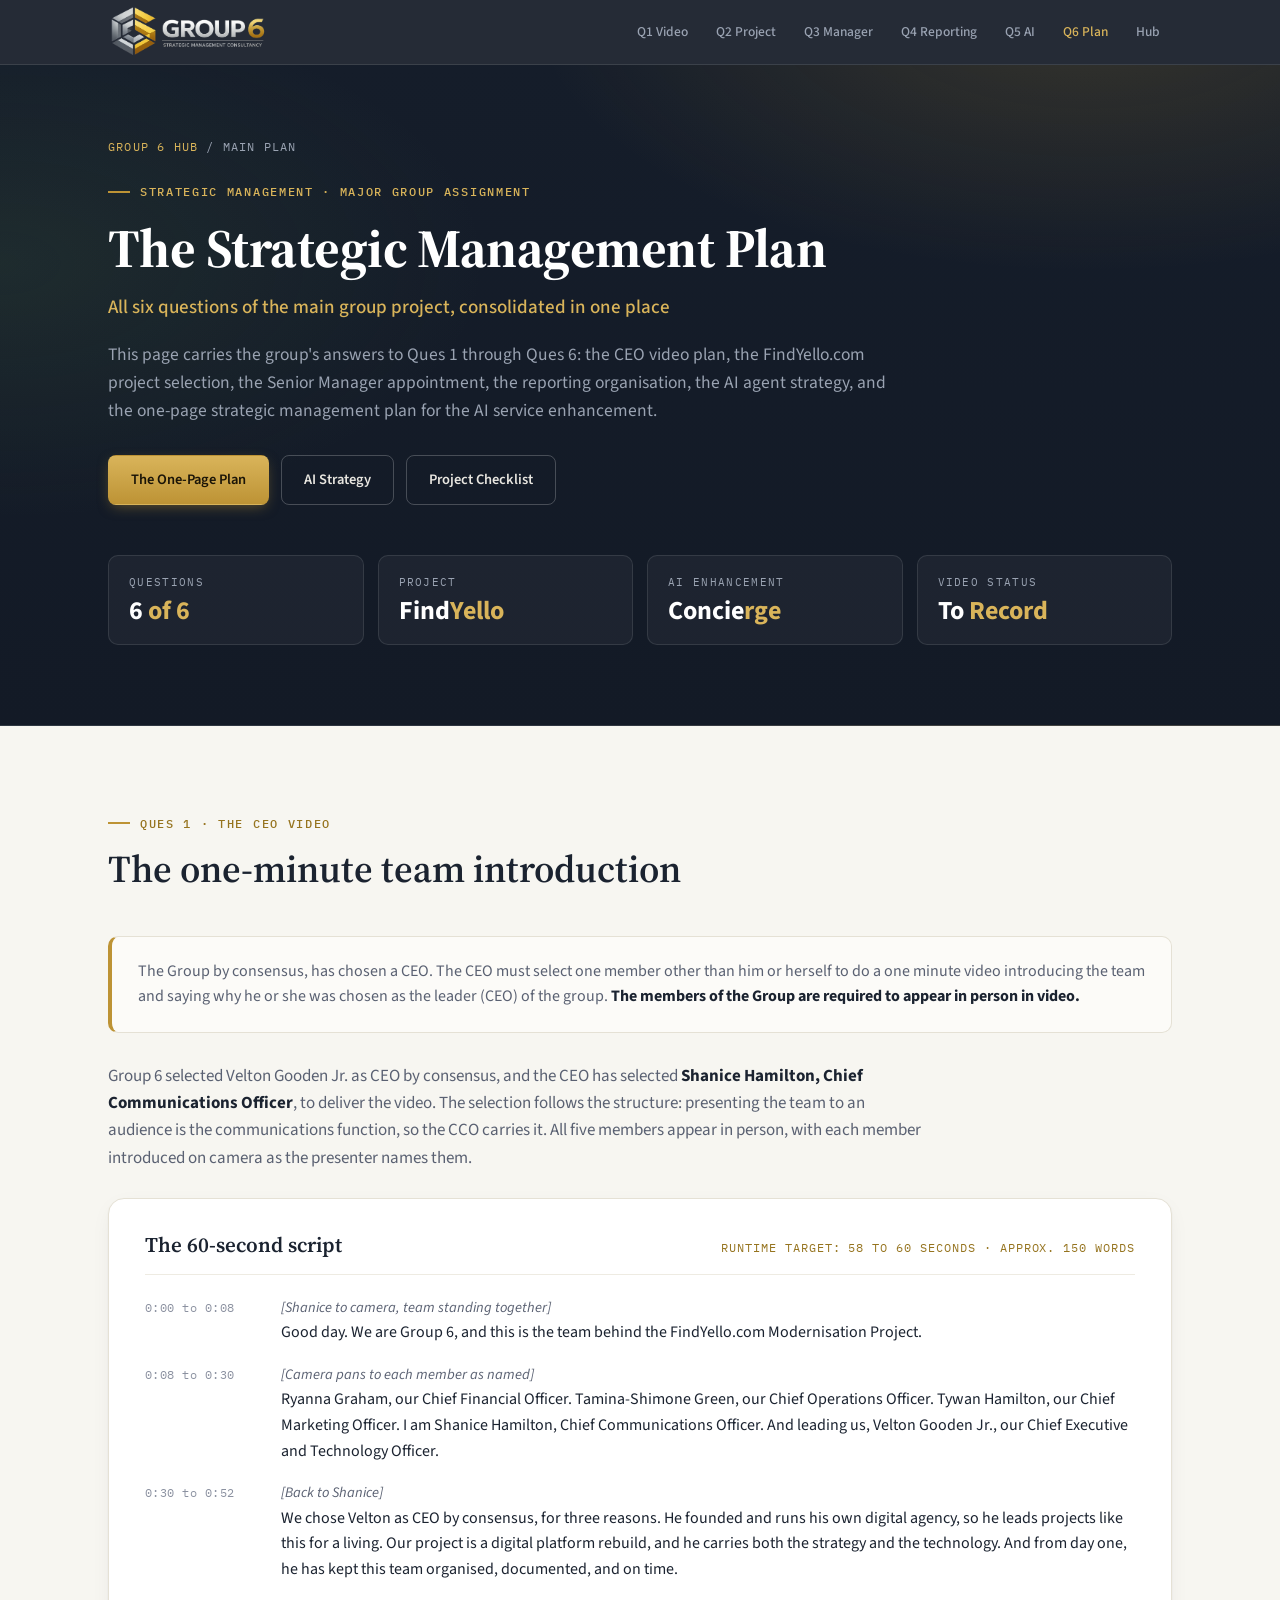
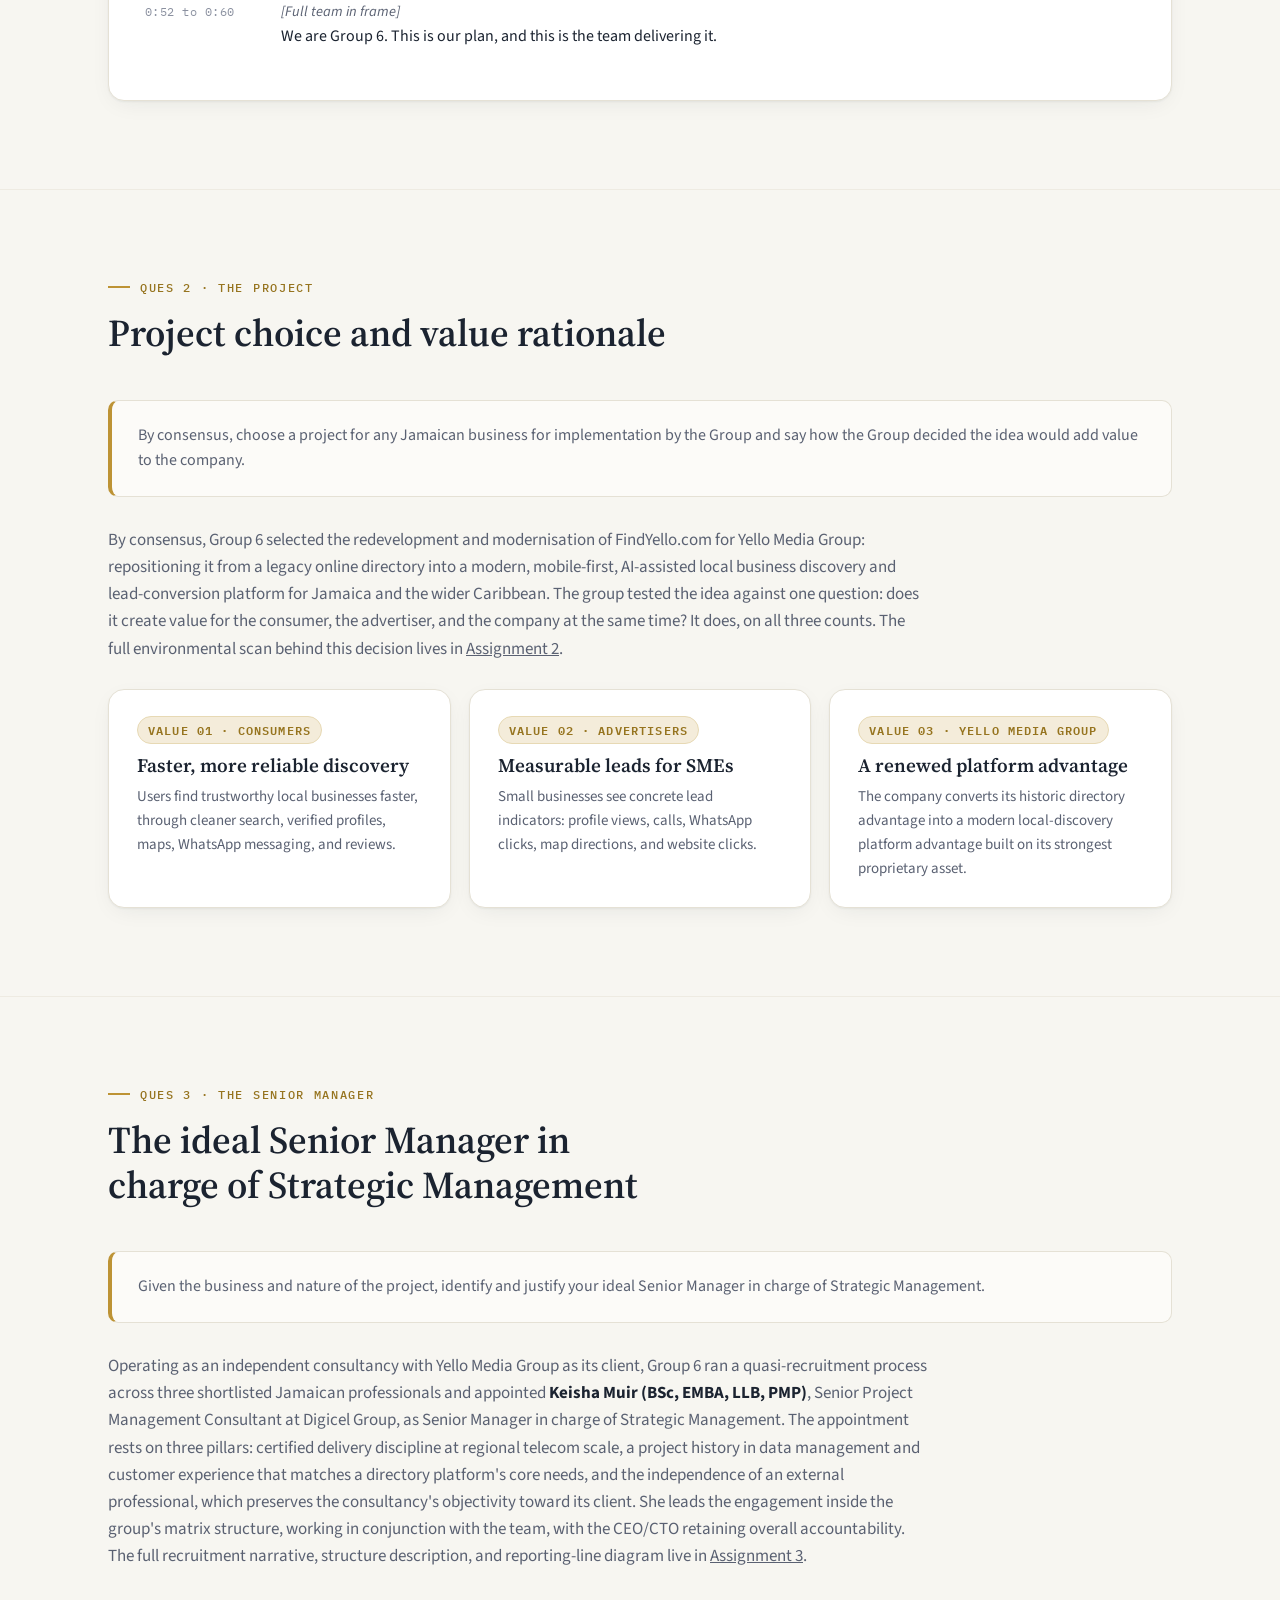
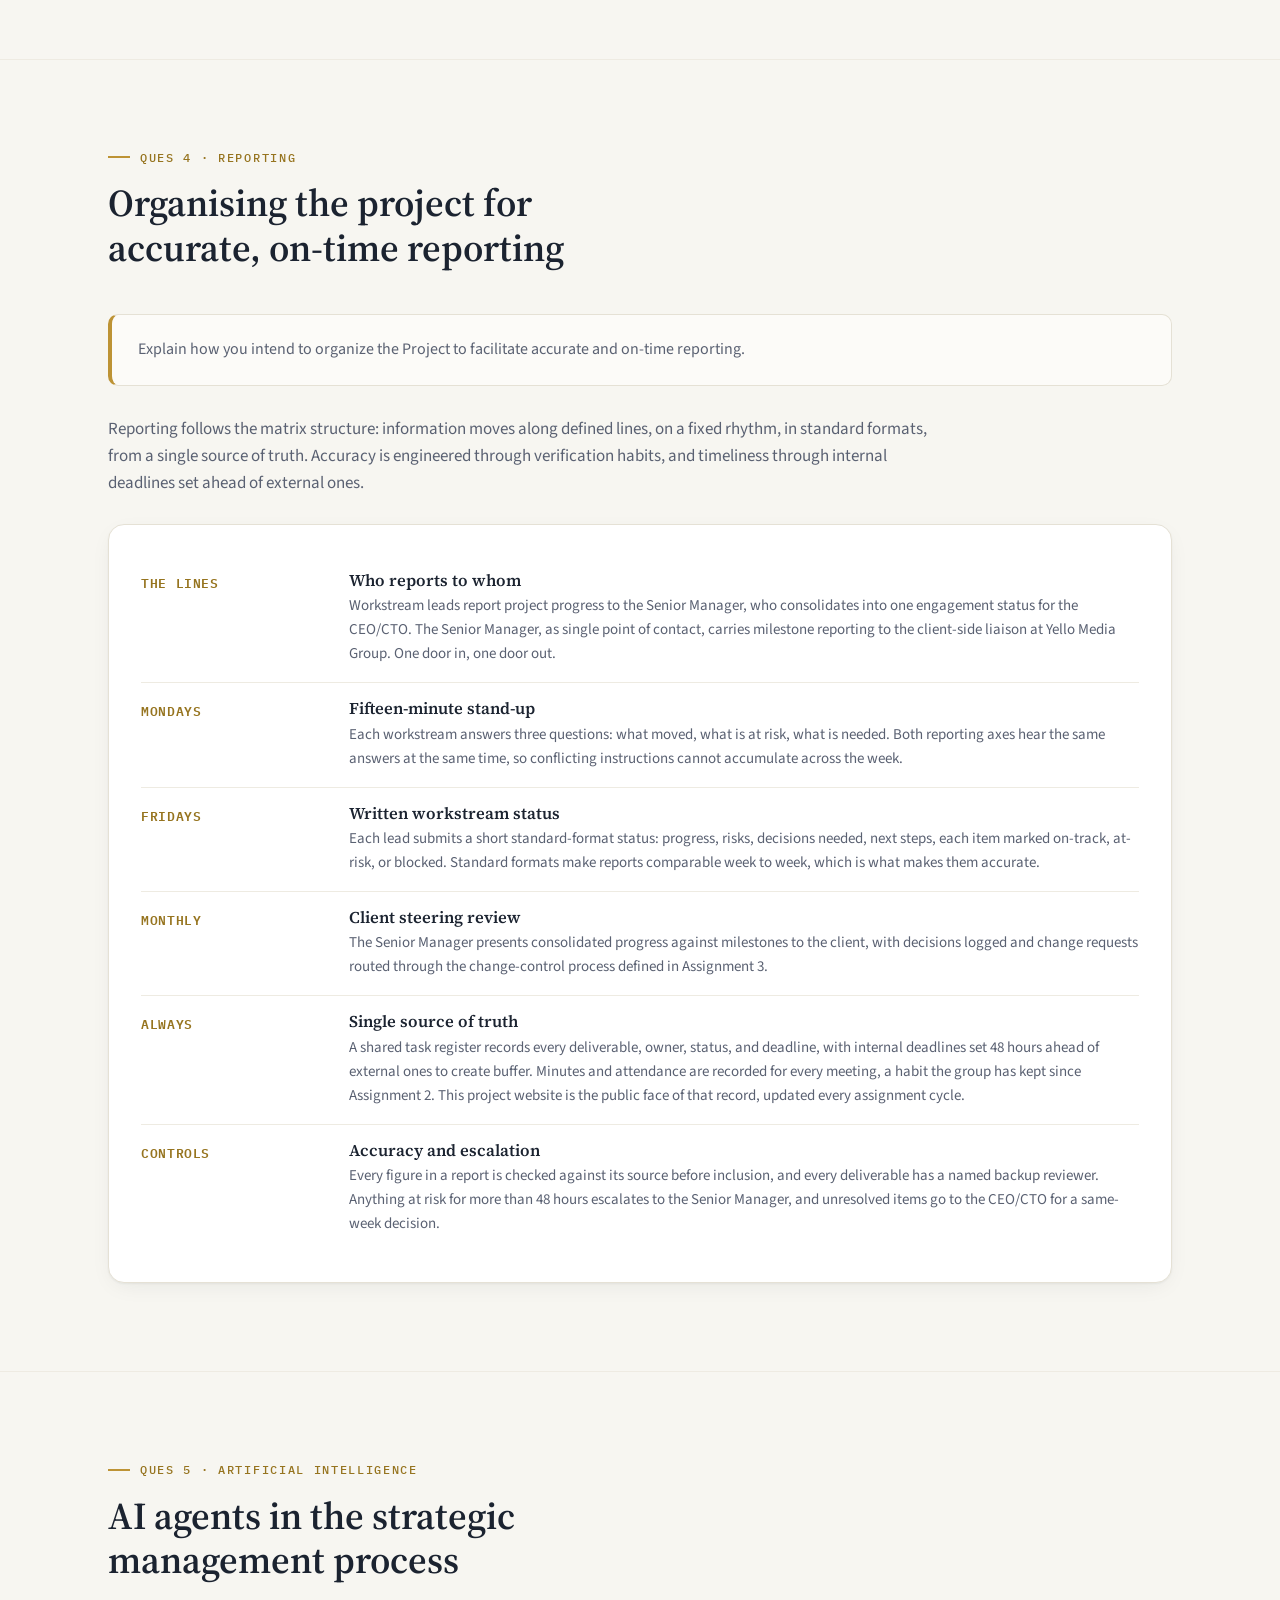
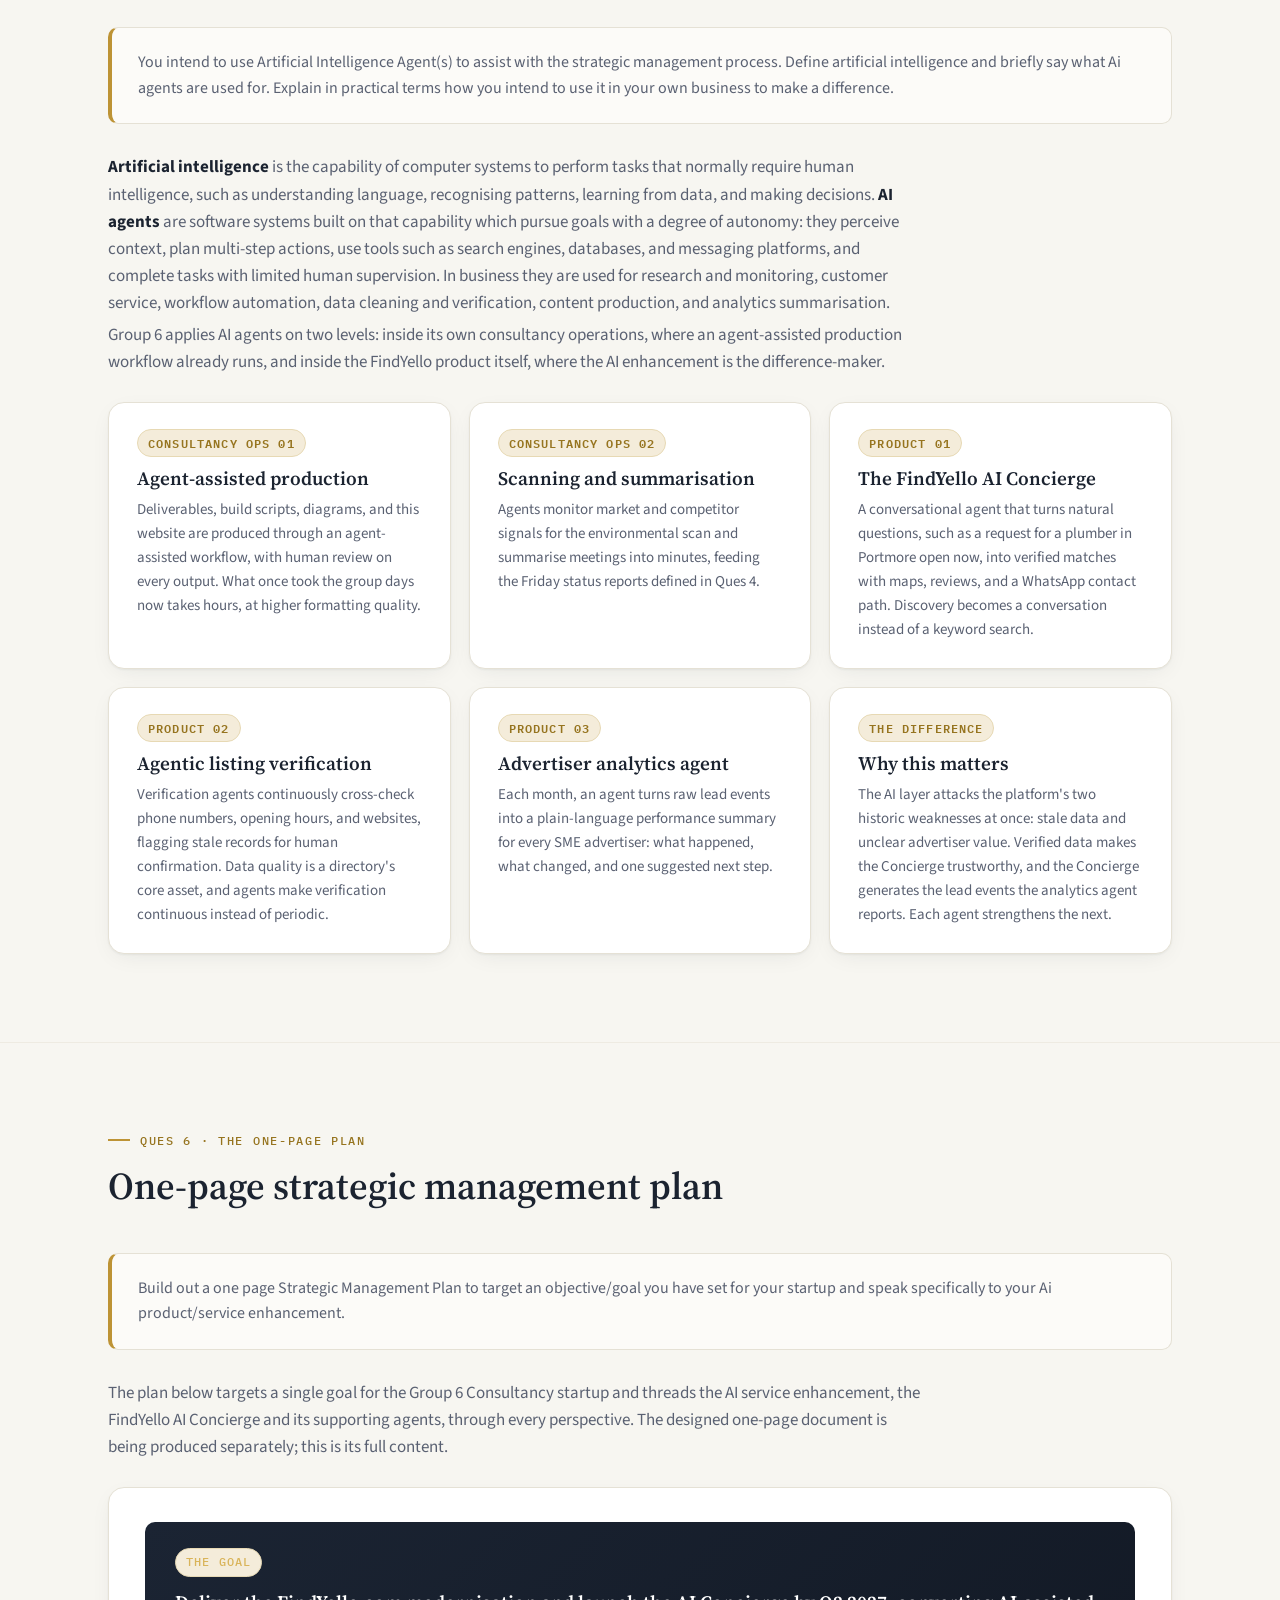
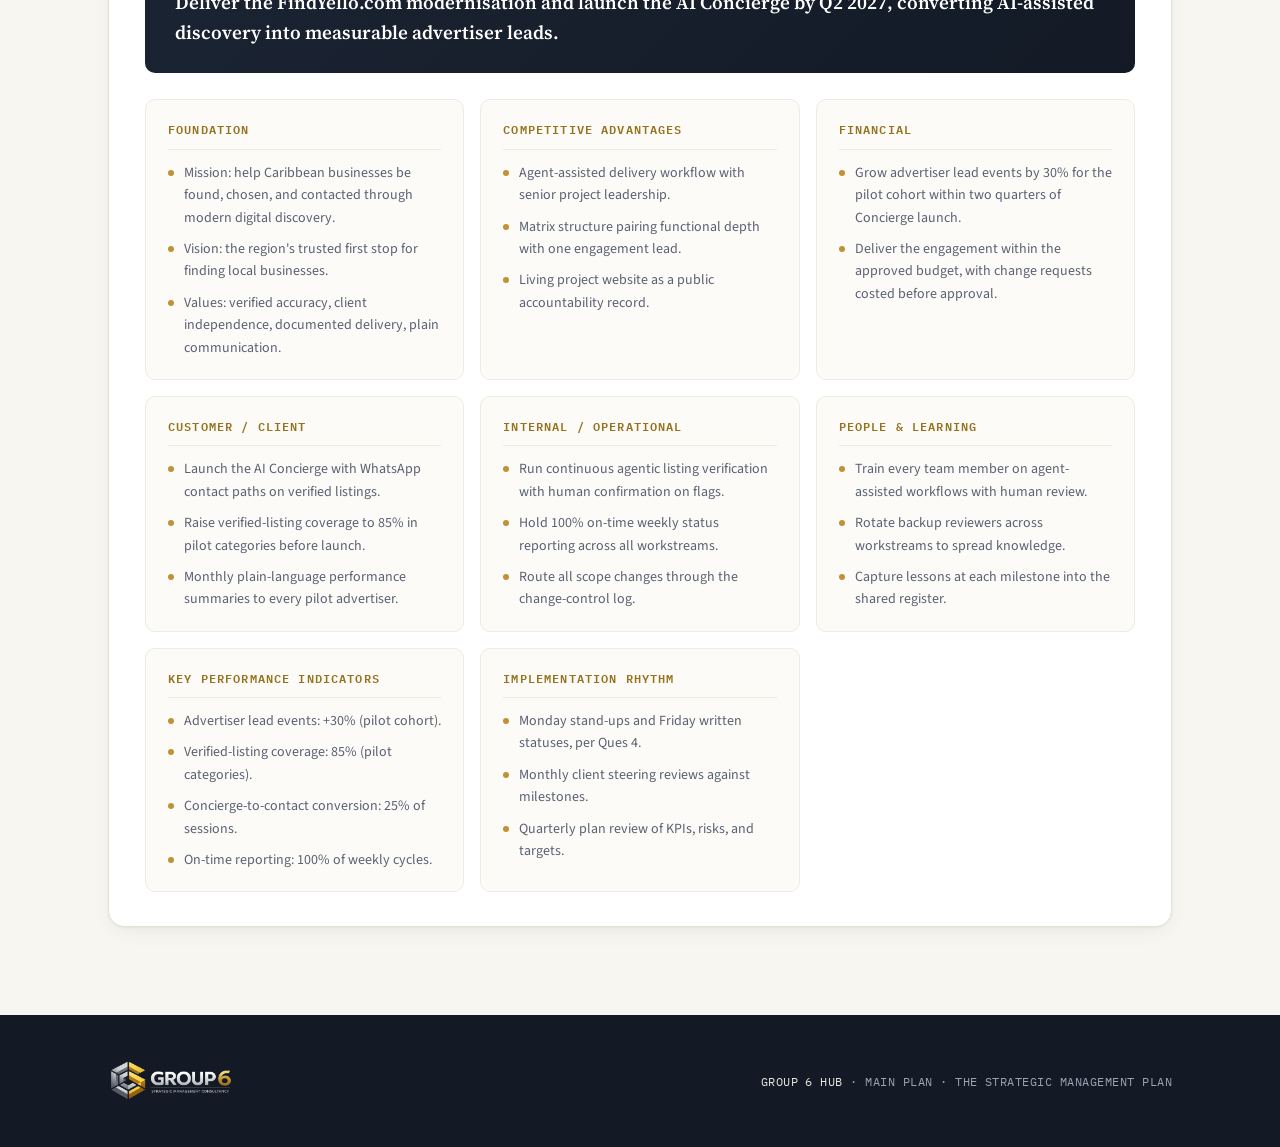
==== assignments/main-plan.html @ ef1514ab "Add consolidated strategic management plan" ====
<!DOCTYPE html>
<html lang="en">
<head>
<meta charset="UTF-8">
<meta name="viewport" content="width=device-width, initial-scale=1.0">
<title>Main Plan | The Strategic Management Plan &middot; Group 6</title>
<link rel="preconnect" href="https://fonts.googleapis.com">
<link rel="preconnect" href="https://fonts.gstatic.com" crossorigin>
<link href="https://fonts.googleapis.com/css2?family=Source+Serif+4:wght@500;600;700&family=Source+Sans+3:wght@400;500;600;700&family=IBM+Plex+Mono:wght@400;500;600&display=swap" rel="stylesheet">
<link rel="stylesheet" href="../assets/site.css">
<link rel="stylesheet" href="../assets/charts.css">
<style>
  .mp-hero {
    background:
      radial-gradient(900px 440px at 85% -10%, rgba(189, 147, 53, 0.20), transparent 62%),
      radial-gradient(760px 400px at 0% 30%, rgba(91, 138, 78, 0.14), transparent 64%),
      linear-gradient(180deg, #151D2A 0%, var(--dark) 100%);
    color: var(--dark-text);
    padding: 72px 0 80px;
    border-bottom: 1px solid var(--dark-line);
  }
  .mp-hero .crumb {
    font-family: var(--font-mono);
    font-size: 12px;
    letter-spacing: 0.1em;
    text-transform: uppercase;
    color: var(--dark-text-soft);
    margin-bottom: 26px;
  }
  .mp-hero .crumb a { color: var(--gold-bright); text-decoration: none; }
  .mp-hero .crumb a:hover { text-decoration: underline; }
  .mp-hero h1 {
    font-size: clamp(32px, 4.4vw, 54px);
    font-weight: 700;
    color: #fff;
    letter-spacing: -0.01em;
    margin: 16px 0 12px;
    max-width: 900px;
  }
  .mp-hero .hero-sub {
    font-size: 19px;
    font-weight: 500;
    color: var(--gold-bright);
    margin-bottom: 18px;
  }
  .mp-hero .hero-lede {
    font-size: 17.5px;
    color: var(--dark-text-soft);
    max-width: 780px;
    margin-bottom: 30px;
  }
  .hero-ctas { display: flex; gap: 12px; flex-wrap: wrap; }
  .mp-hero .stat-grid { margin-top: 50px; }

  .q-frame {
    background: #FCFBF8;
    border: 1px solid var(--line);
    border-left: 4px solid var(--gold);
    border-radius: var(--radius);
    padding: 22px 26px;
    margin-bottom: 30px;
    color: var(--ink-soft);
    font-size: 16px;
  }
  .q-frame strong { color: var(--ink); }

  .script-panel {
    background: var(--surface);
    border: 1px solid var(--line);
    border-radius: var(--radius-lg);
    box-shadow: var(--shadow);
    padding: 34px 36px;
    margin-top: 26px;
  }
  .script-panel .script-head {
    display: flex;
    justify-content: space-between;
    align-items: baseline;
    gap: 16px;
    flex-wrap: wrap;
    margin-bottom: 20px;
    padding-bottom: 16px;
    border-bottom: 1px solid var(--line-soft);
  }
  .script-panel h3 { font-size: 21px; }
  .script-panel .runtime {
    font-family: var(--font-mono);
    font-size: 12px;
    color: var(--gold-deep);
    letter-spacing: 0.08em;
    text-transform: uppercase;
  }
  .script-line { display: grid; grid-template-columns: 120px 1fr; gap: 16px; margin-bottom: 16px; }
  .script-line .cue {
    font-family: var(--font-mono);
    font-size: 12px;
    color: var(--ink-faint);
    letter-spacing: 0.04em;
    padding-top: 3px;
  }
  .script-line p { color: var(--ink); font-size: 16px; }
  .script-line p em { color: var(--ink-soft); font-size: 14.5px; }

  .value-grid, .use-grid {
    display: grid;
    grid-template-columns: repeat(auto-fit, minmax(290px, 1fr));
    gap: 18px;
    margin-top: 26px;
  }
  .mini-card { padding: 26px 28px; }
  .mini-card .tag {
    font-family: var(--font-mono);
    font-size: 11.5px;
    font-weight: 600;
    letter-spacing: 0.1em;
    text-transform: uppercase;
    color: var(--gold-deep);
    margin-bottom: 10px;
  }
  .mini-card h3 { font-size: 19px; margin-bottom: 8px; }
  .mini-card p { color: var(--ink-soft); font-size: 15px; }

  .report-flow {
    background: var(--surface);
    border: 1px solid var(--line);
    border-radius: var(--radius-lg);
    box-shadow: var(--shadow);
    padding: 30px 32px;
    margin-top: 26px;
  }
  .flow-row { display: grid; grid-template-columns: 190px 1fr; gap: 18px; padding: 16px 0; border-bottom: 1px solid var(--line-soft); }
  .flow-row:last-child { border-bottom: none; }
  .flow-row .when {
    font-family: var(--font-mono);
    font-size: 12.5px;
    font-weight: 600;
    color: var(--gold-deep);
    letter-spacing: 0.05em;
    text-transform: uppercase;
    padding-top: 2px;
  }
  .flow-row h4 { font-size: 16.5px; margin-bottom: 4px; color: var(--ink); }
  .flow-row p { color: var(--ink-soft); font-size: 15px; }

  .plan-board {
    background: var(--surface);
    border: 1px solid var(--line);
    border-radius: var(--radius-lg);
    box-shadow: var(--shadow);
    padding: 34px 36px;
    margin-top: 26px;
  }
  .plan-goal {
    background: linear-gradient(135deg, #1B2433 0%, #131A26 100%);
    border-radius: var(--radius);
    padding: 26px 30px;
    margin-bottom: 26px;
  }
  .plan-goal .tag { font-family: var(--font-mono); font-size: 11.5px; letter-spacing: 0.1em; text-transform: uppercase; color: var(--gold-bright); margin-bottom: 10px; }
  .plan-goal p { color: #fff; font-size: 19px; font-weight: 600; font-family: var(--font-serif); }
  .plan-cols { display: grid; grid-template-columns: repeat(auto-fit, minmax(250px, 1fr)); gap: 16px; }
  .plan-col { background: #FCFBF8; border: 1px solid var(--line-soft); border-radius: var(--radius); padding: 20px 22px; }
  .plan-col .col-head { font-family: var(--font-mono); font-size: 11.5px; font-weight: 600; letter-spacing: 0.1em; text-transform: uppercase; color: var(--gold-deep); margin-bottom: 12px; padding-bottom: 10px; border-bottom: 1px solid var(--line-soft); }
  .plan-col ul { list-style: none; display: grid; gap: 9px; }
  .plan-col li { color: var(--ink-soft); font-size: 14px; padding-left: 16px; position: relative; }
  .plan-col li::before { content: ""; position: absolute; left: 0; top: 8px; width: 6px; height: 6px; border-radius: 50%; background: var(--gold); }
</style>
</head>
<body>

<nav class="site-nav">
  <div class="container nav-inner">
    <a class="nav-brand" href="../index.html">
      <img src="../assets/img/group6-logo.png" alt="Group 6 logo">
    </a>
    <div class="nav-links">
      <a href="#q1">Q1 Video</a>
      <a href="#q2">Q2 Project</a>
      <a href="#q3">Q3 Manager</a>
      <a href="#q4">Q4 Reporting</a>
      <a href="#q5">Q5 AI</a>
      <a href="#q6">Q6 Plan</a>
      <a href="../index.html">Hub</a>
    </div>
  </div>
</nav>

<header class="mp-hero on-dark" id="overview" data-screen-label="Hero">
  <div class="container">
    <p class="crumb"><a href="../index.html">Group 6 Hub</a> / Main Plan</p>
    <p class="eyebrow">Strategic Management &middot; Major Group Assignment</p>
    <h1>The Strategic Management Plan</h1>
    <p class="hero-sub">All six questions of the main group project, consolidated in one place</p>
    <p class="hero-lede">This page carries the group's answers to Ques 1 through Ques 6: the CEO video plan, the FindYello.com project selection, the Senior Manager appointment, the reporting organisation, the AI agent strategy, and the one-page strategic management plan for the AI service enhancement.</p>
    <div class="hero-ctas">
      <a class="btn btn-gold" href="#q6">The One-Page Plan</a>
      <a class="btn btn-ghost-dark" href="#q5">AI Strategy</a>
      <a class="btn btn-ghost-dark" href="../index.html#checklist">Project Checklist</a>
    </div>
    <div class="stat-grid">
      <div class="stat-card">
        <div class="stat-label">Questions</div>
        <div class="stat-value">6 <span>of 6</span></div>
      </div>
      <div class="stat-card">
        <div class="stat-label">Project</div>
        <div class="stat-value">Find<span>Yello</span></div>
      </div>
      <div class="stat-card">
        <div class="stat-label">AI Enhancement</div>
        <div class="stat-value">Concie<span>rge</span></div>
      </div>
      <div class="stat-card">
        <div class="stat-label">Video Status</div>
        <div class="stat-value">To <span>Record</span></div>
      </div>
    </div>
  </div>
</header>

<section class="section" id="q1">
  <div class="container">
    <div class="section-head">
      <p class="eyebrow">Ques 1 &middot; The CEO Video</p>
      <h2>The one-minute team introduction</h2>
    </div>
    <div class="q-frame">The Group by consensus, has chosen a CEO. The CEO must select one member other than him or herself to do a one minute video introducing the team and saying why he or she was chosen as the leader (CEO) of the group. <strong>The members of the Group are required to appear in person in video.</strong></div>
    <p class="role-note" style="max-width:820px;color:var(--ink-soft);margin-bottom:8px;">Group 6 selected Velton Gooden Jr. as CEO by consensus, and the CEO has selected <strong style="color:var(--ink);">Shanice Hamilton, Chief Communications Officer</strong>, to deliver the video. The selection follows the structure: presenting the team to an audience is the communications function, so the CCO carries it. All five members appear in person, with each member introduced on camera as the presenter names them.</p>
    <div class="script-panel reveal">
      <div class="script-head">
        <h3>The 60-second script</h3>
        <span class="runtime">Runtime target: 58 to 60 seconds &middot; approx. 150 words</span>
      </div>
      <div class="script-line">
        <span class="cue">0:00 to 0:08</span>
        <p><em>[Shanice to camera, team standing together]</em><br>Good day. We are Group 6, and this is the team behind the FindYello.com Modernisation Project.</p>
      </div>
      <div class="script-line">
        <span class="cue">0:08 to 0:30</span>
        <p><em>[Camera pans to each member as named]</em><br>Ryanna Graham, our Chief Financial Officer. Tamina-Shimone Green, our Chief Operations Officer. Tywan Hamilton, our Chief Marketing Officer. I am Shanice Hamilton, Chief Communications Officer. And leading us, Velton Gooden Jr., our Chief Executive and Technology Officer.</p>
      </div>
      <div class="script-line">
        <span class="cue">0:30 to 0:52</span>
        <p><em>[Back to Shanice]</em><br>We chose Velton as CEO by consensus, for three reasons. He founded and runs his own digital agency, so he leads projects like this for a living. Our project is a digital platform rebuild, and he carries both the strategy and the technology. And from day one, he has kept this team organised, documented, and on time.</p>
      </div>
      <div class="script-line">
        <span class="cue">0:52 to 0:60</span>
        <p><em>[Full team in frame]</em><br>We are Group 6. This is our plan, and this is the team delivering it.</p>
      </div>
    </div>
  </div>
</section>

<section class="section alt" id="q2">
  <div class="container">
    <div class="section-head">
      <p class="eyebrow">Ques 2 &middot; The Project</p>
      <h2>Project choice and value rationale</h2>
    </div>
    <div class="q-frame">By consensus, choose a project for any Jamaican business for implementation by the Group and say how the Group decided the idea would add value to the company.</div>
    <p style="max-width:820px;color:var(--ink-soft);margin-bottom:6px;">By consensus, Group 6 selected the redevelopment and modernisation of FindYello.com for Yello Media Group: repositioning it from a legacy online directory into a modern, mobile-first, AI-assisted local business discovery and lead-conversion platform for Jamaica and the wider Caribbean. The group tested the idea against one question: does it create value for the consumer, the advertiser, and the company at the same time? It does, on all three counts. The full environmental scan behind this decision lives in <a href="assignment-2.html">Assignment 2</a>.</p>
    <div class="value-grid">
      <article class="card mini-card reveal">
        <div class="tag">Value 01 &middot; Consumers</div>
        <h3>Faster, more reliable discovery</h3>
        <p>Users find trustworthy local businesses faster, through cleaner search, verified profiles, maps, WhatsApp messaging, and reviews.</p>
      </article>
      <article class="card mini-card reveal">
        <div class="tag">Value 02 &middot; Advertisers</div>
        <h3>Measurable leads for SMEs</h3>
        <p>Small businesses see concrete lead indicators: profile views, calls, WhatsApp clicks, map directions, and website clicks.</p>
      </article>
      <article class="card mini-card reveal">
        <div class="tag">Value 03 &middot; Yello Media Group</div>
        <h3>A renewed platform advantage</h3>
        <p>The company converts its historic directory advantage into a modern local-discovery platform advantage built on its strongest proprietary asset.</p>
      </article>
    </div>
  </div>
</section>

<section class="section" id="q3">
  <div class="container">
    <div class="section-head">
      <p class="eyebrow">Ques 3 &middot; The Senior Manager</p>
      <h2>The ideal Senior Manager in charge of Strategic Management</h2>
    </div>
    <div class="q-frame">Given the business and nature of the project, identify and justify your ideal Senior Manager in charge of Strategic Management.</div>
    <p style="max-width:820px;color:var(--ink-soft);">Operating as an independent consultancy with Yello Media Group as its client, Group 6 ran a quasi-recruitment process across three shortlisted Jamaican professionals and appointed <strong style="color:var(--ink);">Keisha Muir (BSc, EMBA, LLB, PMP)</strong>, Senior Project Management Consultant at Digicel Group, as Senior Manager in charge of Strategic Management. The appointment rests on three pillars: certified delivery discipline at regional telecom scale, a project history in data management and customer experience that matches a directory platform's core needs, and the independence of an external professional, which preserves the consultancy's objectivity toward its client. She leads the engagement inside the group's matrix structure, working in conjunction with the team, with the CEO/CTO retaining overall accountability. The full recruitment narrative, structure description, and reporting-line diagram live in <a href="assignment-3.html">Assignment 3</a>.</p>
  </div>
</section>

<section class="section alt" id="q4">
  <div class="container">
    <div class="section-head">
      <p class="eyebrow">Ques 4 &middot; Reporting</p>
      <h2>Organising the project for accurate, on-time reporting</h2>
    </div>
    <div class="q-frame">Explain how you intend to organize the Project to facilitate accurate and on-time reporting.</div>
    <p style="max-width:820px;color:var(--ink-soft);margin-bottom:6px;">Reporting follows the matrix structure: information moves along defined lines, on a fixed rhythm, in standard formats, from a single source of truth. Accuracy is engineered through verification habits, and timeliness through internal deadlines set ahead of external ones.</p>
    <div class="report-flow reveal">
      <div class="flow-row">
        <span class="when">The Lines</span>
        <div>
          <h4>Who reports to whom</h4>
          <p>Workstream leads report project progress to the Senior Manager, who consolidates into one engagement status for the CEO/CTO. The Senior Manager, as single point of contact, carries milestone reporting to the client-side liaison at Yello Media Group. One door in, one door out.</p>
        </div>
      </div>
      <div class="flow-row">
        <span class="when">Mondays</span>
        <div>
          <h4>Fifteen-minute stand-up</h4>
          <p>Each workstream answers three questions: what moved, what is at risk, what is needed. Both reporting axes hear the same answers at the same time, so conflicting instructions cannot accumulate across the week.</p>
        </div>
      </div>
      <div class="flow-row">
        <span class="when">Fridays</span>
        <div>
          <h4>Written workstream status</h4>
          <p>Each lead submits a short standard-format status: progress, risks, decisions needed, next steps, each item marked on-track, at-risk, or blocked. Standard formats make reports comparable week to week, which is what makes them accurate.</p>
        </div>
      </div>
      <div class="flow-row">
        <span class="when">Monthly</span>
        <div>
          <h4>Client steering review</h4>
          <p>The Senior Manager presents consolidated progress against milestones to the client, with decisions logged and change requests routed through the change-control process defined in Assignment 3.</p>
        </div>
      </div>
      <div class="flow-row">
        <span class="when">Always</span>
        <div>
          <h4>Single source of truth</h4>
          <p>A shared task register records every deliverable, owner, status, and deadline, with internal deadlines set 48 hours ahead of external ones to create buffer. Minutes and attendance are recorded for every meeting, a habit the group has kept since Assignment 2. This project website is the public face of that record, updated every assignment cycle.</p>
        </div>
      </div>
      <div class="flow-row">
        <span class="when">Controls</span>
        <div>
          <h4>Accuracy and escalation</h4>
          <p>Every figure in a report is checked against its source before inclusion, and every deliverable has a named backup reviewer. Anything at risk for more than 48 hours escalates to the Senior Manager, and unresolved items go to the CEO/CTO for a same-week decision.</p>
        </div>
      </div>
    </div>
  </div>
</section>

<section class="section" id="q5">
  <div class="container">
    <div class="section-head">
      <p class="eyebrow">Ques 5 &middot; Artificial Intelligence</p>
      <h2>AI agents in the strategic management process</h2>
    </div>
    <div class="q-frame">You intend to use Artificial Intelligence Agent(s) to assist with the strategic management process. Define artificial intelligence and briefly say what Ai agents are used for. Explain in practical terms how you intend to use it in your own business to make a difference.</div>
    <p style="max-width:820px;color:var(--ink-soft);margin-bottom:4px;"><strong style="color:var(--ink);">Artificial intelligence</strong> is the capability of computer systems to perform tasks that normally require human intelligence, such as understanding language, recognising patterns, learning from data, and making decisions. <strong style="color:var(--ink);">AI agents</strong> are software systems built on that capability which pursue goals with a degree of autonomy: they perceive context, plan multi-step actions, use tools such as search engines, databases, and messaging platforms, and complete tasks with limited human supervision. In business they are used for research and monitoring, customer service, workflow automation, data cleaning and verification, content production, and analytics summarisation.</p>
    <p style="max-width:820px;color:var(--ink-soft);margin-bottom:6px;">Group 6 applies AI agents on two levels: inside its own consultancy operations, where an agent-assisted production workflow already runs, and inside the FindYello product itself, where the AI enhancement is the difference-maker.</p>
    <div class="use-grid">
      <article class="card mini-card reveal">
        <div class="tag">Consultancy Ops 01</div>
        <h3>Agent-assisted production</h3>
        <p>Deliverables, build scripts, diagrams, and this website are produced through an agent-assisted workflow, with human review on every output. What once took the group days now takes hours, at higher formatting quality.</p>
      </article>
      <article class="card mini-card reveal">
        <div class="tag">Consultancy Ops 02</div>
        <h3>Scanning and summarisation</h3>
        <p>Agents monitor market and competitor signals for the environmental scan and summarise meetings into minutes, feeding the Friday status reports defined in Ques 4.</p>
      </article>
      <article class="card mini-card reveal">
        <div class="tag">Product 01</div>
        <h3>The FindYello AI Concierge</h3>
        <p>A conversational agent that turns natural questions, such as a request for a plumber in Portmore open now, into verified matches with maps, reviews, and a WhatsApp contact path. Discovery becomes a conversation instead of a keyword search.</p>
      </article>
      <article class="card mini-card reveal">
        <div class="tag">Product 02</div>
        <h3>Agentic listing verification</h3>
        <p>Verification agents continuously cross-check phone numbers, opening hours, and websites, flagging stale records for human confirmation. Data quality is a directory's core asset, and agents make verification continuous instead of periodic.</p>
      </article>
      <article class="card mini-card reveal">
        <div class="tag">Product 03</div>
        <h3>Advertiser analytics agent</h3>
        <p>Each month, an agent turns raw lead events into a plain-language performance summary for every SME advertiser: what happened, what changed, and one suggested next step.</p>
      </article>
      <article class="card mini-card reveal">
        <div class="tag">The Difference</div>
        <h3>Why this matters</h3>
        <p>The AI layer attacks the platform's two historic weaknesses at once: stale data and unclear advertiser value. Verified data makes the Concierge trustworthy, and the Concierge generates the lead events the analytics agent reports. Each agent strengthens the next.</p>
      </article>
    </div>
  </div>
</section>

<section class="section alt" id="q6">
  <div class="container">
    <div class="section-head">
      <p class="eyebrow">Ques 6 &middot; The One-Page Plan</p>
      <h2>One-page strategic management plan</h2>
    </div>
    <div class="q-frame">Build out a one page Strategic Management Plan to target an objective/goal you have set for your startup and speak specifically to your Ai product/service enhancement.</div>
    <p style="max-width:820px;color:var(--ink-soft);margin-bottom:6px;">The plan below targets a single goal for the Group 6 Consultancy startup and threads the AI service enhancement, the FindYello AI Concierge and its supporting agents, through every perspective. The designed one-page document is being produced separately; this is its full content.</p>
    <div class="plan-board reveal">
      <div class="plan-goal">
        <div class="tag">The Goal</div>
        <p>Deliver the FindYello.com modernisation and launch the AI Concierge by Q2 2027, converting AI-assisted discovery into measurable advertiser leads.</p>
      </div>
      <div class="plan-cols">
        <div class="plan-col">
          <div class="col-head">Foundation</div>
          <ul>
            <li>Mission: help Caribbean businesses be found, chosen, and contacted through modern digital discovery.</li>
            <li>Vision: the region's trusted first stop for finding local businesses.</li>
            <li>Values: verified accuracy, client independence, documented delivery, plain communication.</li>
          </ul>
        </div>
        <div class="plan-col">
          <div class="col-head">Competitive Advantages</div>
          <ul>
            <li>Agent-assisted delivery workflow with senior project leadership.</li>
            <li>Matrix structure pairing functional depth with one engagement lead.</li>
            <li>Living project website as a public accountability record.</li>
          </ul>
        </div>
        <div class="plan-col">
          <div class="col-head">Financial</div>
          <ul>
            <li>Grow advertiser lead events by 30% for the pilot cohort within two quarters of Concierge launch.</li>
            <li>Deliver the engagement within the approved budget, with change requests costed before approval.</li>
          </ul>
        </div>
        <div class="plan-col">
          <div class="col-head">Customer / Client</div>
          <ul>
            <li>Launch the AI Concierge with WhatsApp contact paths on verified listings.</li>
            <li>Raise verified-listing coverage to 85% in pilot categories before launch.</li>
            <li>Monthly plain-language performance summaries to every pilot advertiser.</li>
          </ul>
        </div>
        <div class="plan-col">
          <div class="col-head">Internal / Operational</div>
          <ul>
            <li>Run continuous agentic listing verification with human confirmation on flags.</li>
            <li>Hold 100% on-time weekly status reporting across all workstreams.</li>
            <li>Route all scope changes through the change-control log.</li>
          </ul>
        </div>
        <div class="plan-col">
          <div class="col-head">People &amp; Learning</div>
          <ul>
            <li>Train every team member on agent-assisted workflows with human review.</li>
            <li>Rotate backup reviewers across workstreams to spread knowledge.</li>
            <li>Capture lessons at each milestone into the shared register.</li>
          </ul>
        </div>
        <div class="plan-col">
          <div class="col-head">Key Performance Indicators</div>
          <ul>
            <li>Advertiser lead events: +30% (pilot cohort).</li>
            <li>Verified-listing coverage: 85% (pilot categories).</li>
            <li>Concierge-to-contact conversion: 25% of sessions.</li>
            <li>On-time reporting: 100% of weekly cycles.</li>
          </ul>
        </div>
        <div class="plan-col">
          <div class="col-head">Implementation Rhythm</div>
          <ul>
            <li>Monday stand-ups and Friday written statuses, per Ques 4.</li>
            <li>Monthly client steering reviews against milestones.</li>
            <li>Quarterly plan review of KPIs, risks, and targets.</li>
          </ul>
        </div>
      </div>
    </div>
  </div>
</section>

<footer class="site-footer">
  <div class="container footer-inner">
    <div class="footer-brand">
      <img src="../assets/img/group6-logo.png" alt="Group 6 logo">
    </div>
    <p class="footer-meta"><a href="../index.html">GROUP 6 HUB</a> &middot; MAIN PLAN &middot; THE STRATEGIC MANAGEMENT PLAN</p>
  </div>
</footer>

<script src="../assets/charts.js"></script>
</body>
</html>
---- assets/site.css ----
/* ============================================================
   GROUP 6 · Strategic Management Consultancy
   Shared brand system. Every assignment page imports this file.
   ============================================================ */

:root {
  /* Palette */
  --bg: #F7F6F1;
  --surface: #FFFFFF;
  --ink: #1B2330;
  --ink-soft: #5A6172;
  --ink-faint: #8B91A0;
  --dark: #131A26;
  --dark-2: #1B2433;
  --dark-line: rgba(255, 255, 255, 0.10);
  --dark-text: #E8E6E0;
  --dark-text-soft: #9AA3B2;
  --gold: #BD9335;
  --gold-bright: #D9B45A;
  --gold-deep: #96741F;
  --gold-tint: #F4ECDA;
  --line: #E5E1D5;
  --line-soft: #EEEBE2;

  /* Type */
  --font-serif: "Source Serif 4", Georgia, "Times New Roman", serif;
  --font-sans: "Source Sans 3", "Helvetica Neue", Helvetica, sans-serif;
  --font-mono: "IBM Plex Mono", "SF Mono", Consolas, monospace;

  /* Shape */
  --radius: 10px;
  --radius-lg: 16px;
  --shadow: 0 1px 2px rgba(27, 35, 48, 0.05), 0 6px 24px -8px rgba(27, 35, 48, 0.10);
  --shadow-lg: 0 2px 4px rgba(27, 35, 48, 0.06), 0 16px 48px -12px rgba(27, 35, 48, 0.18);
}

* { margin: 0; padding: 0; box-sizing: border-box; }

html { scroll-behavior: smooth; }

body {
  font-family: var(--font-sans);
  background: var(--bg);
  color: var(--ink);
  font-size: 17px;
  line-height: 1.6;
  -webkit-font-smoothing: antialiased;
  text-rendering: optimizeLegibility;
}

img { max-width: 100%; display: block; }

a { color: inherit; }

h1, h2, h3, h4 { font-family: var(--font-serif); line-height: 1.18; text-wrap: balance; font-weight: 600; }
h1 { font-weight: 700; }

p { text-wrap: pretty; }

.container {
  max-width: 1120px;
  margin: 0 auto;
  padding: 0 28px;
}

/* ---------- Eyebrow / labels ---------- */
.eyebrow {
  font-family: var(--font-mono);
  font-size: 12px;
  font-weight: 500;
  letter-spacing: 0.14em;
  text-transform: uppercase;
  color: var(--gold-deep);
  display: flex;
  align-items: center;
  gap: 10px;
}
.eyebrow::before {
  content: "";
  width: 22px;
  height: 2px;
  background: var(--gold);
}
.on-dark .eyebrow, .eyebrow.on-dark { color: var(--gold-bright); }

/* ---------- Top navigation ---------- */
.site-nav {
  position: sticky;
  top: 0;
  z-index: 100;
  background: rgba(19, 26, 38, 0.92);
  backdrop-filter: blur(12px);
  -webkit-backdrop-filter: blur(12px);
  border-bottom: 1px solid var(--dark-line);
}
.site-nav .nav-inner {
  display: flex;
  align-items: center;
  gap: 28px;
  height: 64px;
}
.nav-brand {
  display: flex;
  align-items: center;
  gap: 12px;
  text-decoration: none;
  flex-shrink: 0;
}
.nav-brand img { height: 56px; width: auto; }
.nav-brand .brand-word {
  font-weight: 700;
  font-size: 15px;
  letter-spacing: 0.06em;
  color: #fff;
  white-space: nowrap;
}
.nav-brand .brand-word span { color: var(--gold-bright); }
.nav-links {
  display: flex;
  gap: 4px;
  margin-left: auto;
  overflow-x: auto;
  scrollbar-width: none;
}
.nav-links::-webkit-scrollbar { display: none; }
.nav-links a {
  font-size: 13.5px;
  font-weight: 500;
  color: var(--dark-text-soft);
  text-decoration: none;
  padding: 7px 12px;
  border-radius: 6px;
  white-space: nowrap;
  transition: color 0.15s, background 0.15s;
}
.nav-links a:hover { color: #fff; background: rgba(255, 255, 255, 0.07); }
.nav-links a.active { color: var(--gold-bright); }

/* ---------- Buttons ---------- */
.btn {
  display: inline-flex;
  align-items: center;
  gap: 8px;
  font-family: var(--font-sans);
  font-size: 14.5px;
  font-weight: 600;
  text-decoration: none;
  padding: 12px 22px;
  border-radius: 8px;
  border: 1px solid transparent;
  cursor: pointer;
  transition: transform 0.15s, box-shadow 0.15s, background 0.15s, border-color 0.15s;
}
.btn:hover { transform: translateY(-1px); }
.btn-gold {
  background: linear-gradient(180deg, var(--gold-bright), var(--gold));
  color: #1A1407;
  box-shadow: 0 4px 14px -4px rgba(189, 147, 53, 0.55);
}
.btn-gold:hover { box-shadow: 0 8px 22px -6px rgba(189, 147, 53, 0.65); }
.btn-ghost-dark {
  border-color: rgba(255, 255, 255, 0.22);
  color: var(--dark-text);
}
.btn-ghost-dark:hover { border-color: rgba(255, 255, 255, 0.45); background: rgba(255, 255, 255, 0.05); }
.btn-ghost-light {
  border-color: var(--line);
  color: var(--ink);
  background: var(--surface);
}
.btn-ghost-light:hover { border-color: var(--ink-faint); }

/* ---------- Sections ---------- */
.section { padding: 88px 0; }
.section + .section { border-top: 1px solid var(--line-soft); }
.section-head { max-width: 720px; margin-bottom: 44px; }
.section-head h2 { font-size: clamp(28px, 3.4vw, 38px); margin: 14px 0 14px; }
.section-head p.lede { font-size: 17.5px; color: var(--ink-soft); }

/* ---------- Cards ---------- */
.card {
  background: var(--surface);
  border: 1px solid var(--line);
  border-radius: var(--radius-lg);
  box-shadow: var(--shadow);
}

/* ---------- Stat cards ---------- */
.stat-grid {
  display: grid;
  grid-template-columns: repeat(4, 1fr);
  gap: 14px;
}
.stat-card {
  background: rgba(255, 255, 255, 0.045);
  border: 1px solid var(--dark-line);
  border-radius: var(--radius);
  padding: 18px 20px;
}
.stat-card .stat-label {
  font-family: var(--font-mono);
  font-size: 11px;
  letter-spacing: 0.12em;
  text-transform: uppercase;
  color: var(--dark-text-soft);
  margin-bottom: 6px;
}
.stat-card .stat-value {
  font-size: 26px;
  font-weight: 700;
  color: #fff;
  line-height: 1.1;
}
.stat-card .stat-value span { color: var(--gold-bright); }

/* Light variant */
.stat-card.light {
  background: var(--surface);
  border-color: var(--line);
}
.stat-card.light .stat-label { color: var(--ink-faint); }
.stat-card.light .stat-value { color: var(--ink); }
.stat-card.light .stat-value span { color: var(--gold-deep); }

/* ---------- Tables ---------- */
.table-wrap {
  overflow-x: auto;
  border: 1px solid var(--line);
  border-radius: var(--radius-lg);
  background: var(--surface);
  box-shadow: var(--shadow);
}
table.data {
  width: 100%;
  border-collapse: collapse;
  font-size: 15px;
  min-width: 640px;
}
table.data th {
  font-family: var(--font-mono);
  font-size: 11.5px;
  font-weight: 600;
  letter-spacing: 0.1em;
  text-transform: uppercase;
  text-align: left;
  color: var(--ink-soft);
  background: #F2F0E9;
  padding: 13px 18px;
  border-bottom: 1px solid var(--line);
}
table.data td {
  padding: 14px 18px;
  border-bottom: 1px solid var(--line-soft);
  vertical-align: top;
  color: var(--ink);
}
table.data tr:last-child td { border-bottom: none; }
table.data td.member-name, table.data td strong { font-weight: 600; white-space: nowrap; }

/* ---------- Pills / tags ---------- */
.tag {
  display: inline-block;
  font-family: var(--font-mono);
  font-size: 11.5px;
  font-weight: 500;
  letter-spacing: 0.04em;
  padding: 4px 10px;
  border-radius: 999px;
  background: var(--gold-tint);
  color: var(--gold-deep);
  border: 1px solid #E7D9B4;
  white-space: nowrap;
}
.tag.neutral {
  background: #F0EFEA;
  color: var(--ink-soft);
  border-color: var(--line);
}

/* ---------- Accordion ---------- */
details.accordion {
  background: var(--surface);
  border: 1px solid var(--line);
  border-radius: var(--radius-lg);
  box-shadow: var(--shadow);
  overflow: hidden;
}
details.accordion + details.accordion { margin-top: 12px; }
details.accordion summary {
  cursor: pointer;
  list-style: none;
  display: flex;
  align-items: center;
  gap: 14px;
  padding: 18px 22px;
  font-weight: 600;
  font-size: 16px;
  user-select: none;
}
details.accordion summary::-webkit-details-marker { display: none; }
details.accordion summary::after {
  content: "+";
  margin-left: auto;
  font-family: var(--font-mono);
  font-size: 18px;
  color: var(--gold-deep);
  transition: transform 0.2s;
}
details.accordion[open] summary::after { transform: rotate(45deg); }
details.accordion .accordion-body { padding: 0 22px 22px; }

/* ---------- Footer ---------- */
.site-footer {
  background: var(--dark);
  color: var(--dark-text-soft);
  padding: 44px 0;
  margin-top: 0;
}
.site-footer .footer-inner {
  display: flex;
  align-items: center;
  justify-content: space-between;
  gap: 20px;
  flex-wrap: wrap;
}
.site-footer .footer-brand {
  display: flex;
  align-items: center;
  gap: 12px;
}
.site-footer .footer-brand img { height: 44px; }
.site-footer p { font-size: 13.5px; }
.site-footer a { color: var(--dark-text); text-decoration: none; }
.site-footer a:hover { color: var(--gold-bright); }
.site-footer .footer-meta { font-family: var(--font-mono); font-size: 12px; letter-spacing: 0.04em; }

/* ---------- Reveal on scroll ---------- */
@media (prefers-reduced-motion: no-preference) {
  .reveal {
    opacity: 0;
    transform: translateY(16px);
    transition: opacity 0.6s ease, transform 0.6s ease;
  }
  .reveal.in {
    opacity: 1;
    transform: none;
  }
}

/* ---------- Responsive ---------- */
@media (max-width: 880px) {
  .section { padding: 64px 0; }
  .stat-grid { grid-template-columns: repeat(2, 1fr); }
  body { font-size: 16px; }
}
@media (max-width: 560px) {
  .container { padding: 0 18px; }
  .nav-brand .brand-word { display: none; }
}
---- assets/charts.css ----
/* ============================================================
   GROUP 6 · chart components + tooltip (pairs with charts.js)
   ============================================================ */

.g6-tooltip {
  position: fixed;
  z-index: 999;
  pointer-events: none;
  background: var(--dark);
  color: #fff;
  font-family: var(--font-mono);
  font-size: 12.5px;
  line-height: 1.4;
  padding: 8px 12px;
  border-radius: 7px;
  box-shadow: 0 8px 24px -6px rgba(0, 0, 0, 0.35);
  opacity: 0;
  transform: translateY(4px);
  transition: opacity 0.15s, transform 0.15s;
  max-width: 280px;
}
.g6-tooltip.show { opacity: 1; transform: none; }

/* ---------- Chart card ---------- */
.chart-card {
  background: var(--surface);
  border: 1px solid var(--line);
  border-radius: var(--radius-lg);
  box-shadow: var(--shadow);
  padding: 26px 28px 28px;
}
.chart-card h3 { font-size: 17px; margin-bottom: 4px; }
.chart-card .chart-sub {
  font-size: 13.5px;
  color: var(--ink-faint);
  margin-bottom: 22px;
}
.chart-card .chart-note {
  margin-top: 18px;
  font-size: 13px;
  color: var(--ink-soft);
  background: var(--gold-tint);
  border: 1px solid #E7D9B4;
  border-radius: 8px;
  padding: 10px 14px;
}

/* ---------- Horizontal bars ---------- */
.hbar { display: grid; gap: 13px; }
.hbar-row {
  display: grid;
  grid-template-columns: 150px 1fr 34px;
  align-items: center;
  gap: 12px;
}
.hbar-row .hbar-label {
  font-size: 13.5px;
  font-weight: 500;
  color: var(--ink-soft);
  text-align: right;
  line-height: 1.25;
}
.hbar-track {
  height: 26px;
  background: #F0EEE7;
  border-radius: 6px;
  overflow: hidden;
}
.hbar-fill {
  height: 100%;
  width: 0;
  border-radius: 6px;
  background: linear-gradient(90deg, var(--gold-deep), var(--gold-bright));
  transition: width 1s cubic-bezier(0.22, 1, 0.36, 1);
}
.hbar-fill.neutral { background: linear-gradient(90deg, #3A4659, #5E6C84); }
.chart-animate.in .hbar-fill { width: var(--w); }
.hbar-val {
  font-family: var(--font-mono);
  font-size: 13.5px;
  font-weight: 600;
  color: var(--ink);
}

/* ---------- Column chart ---------- */
.col-chart {
  display: grid;
  grid-auto-flow: column;
  align-items: end;
  justify-content: center;
  gap: 38px;
  height: 220px;
  padding-top: 10px;
}
.col-item {
  display: flex;
  flex-direction: column;
  align-items: center;
  gap: 10px;
  height: 100%;
  justify-content: flex-end;
}
.col-stack {
  display: flex;
  flex-direction: column;
  align-items: center;
  justify-content: flex-end;
  height: 100%;
}
.col-val {
  font-family: var(--font-mono);
  font-size: 14px;
  font-weight: 600;
  margin-bottom: 7px;
  color: var(--ink);
}
.col-fill {
  width: 58px;
  height: 0;
  border-radius: 7px 7px 0 0;
  background: linear-gradient(180deg, var(--gold-bright), var(--gold-deep));
  transition: height 1s cubic-bezier(0.22, 1, 0.36, 1);
}
.col-fill.neutral { background: linear-gradient(180deg, #5E6C84, #3A4659); }
.chart-animate.in .col-fill { height: var(--h); }
.col-label {
  font-size: 12.5px;
  font-weight: 500;
  color: var(--ink-soft);
  text-align: center;
  max-width: 110px;
  line-height: 1.3;
}

/* ---------- Donut ---------- */
.donut-wrap {
  display: flex;
  align-items: center;
  gap: 34px;
  justify-content: center;
  flex-wrap: wrap;
}
.donut-svg { width: 190px; height: 190px; }
.donut-svg .donut-seg {
  fill: none;
  stroke-width: 26;
  stroke-linecap: butt;
  stroke-dasharray: 0 376.99;
  transition: stroke-dasharray 1.1s cubic-bezier(0.22, 1, 0.36, 1);
}
.chart-animate.in .donut-seg { stroke-dasharray: var(--arc); }
.donut-center-num {
  font-family: var(--font-sans);
  font-size: 30px;
  font-weight: 700;
  fill: var(--ink);
}
.donut-center-label {
  font-family: var(--font-mono);
  font-size: 9.5px;
  letter-spacing: 0.1em;
  fill: var(--ink-faint);
}
.legend { display: grid; gap: 10px; }
.legend-item {
  display: flex;
  align-items: center;
  gap: 10px;
  font-size: 14px;
  color: var(--ink-soft);
}
.legend-swatch {
  width: 13px;
  height: 13px;
  border-radius: 4px;
  flex-shrink: 0;
}
.legend-item strong { color: var(--ink); font-family: var(--font-mono); font-size: 13.5px; }

@media (max-width: 640px) {
  .hbar-row { grid-template-columns: 110px 1fr 30px; }
  .hbar-row .hbar-label { font-size: 12px; }
  .col-chart { gap: 18px; }
  .col-fill { width: 42px; }
}
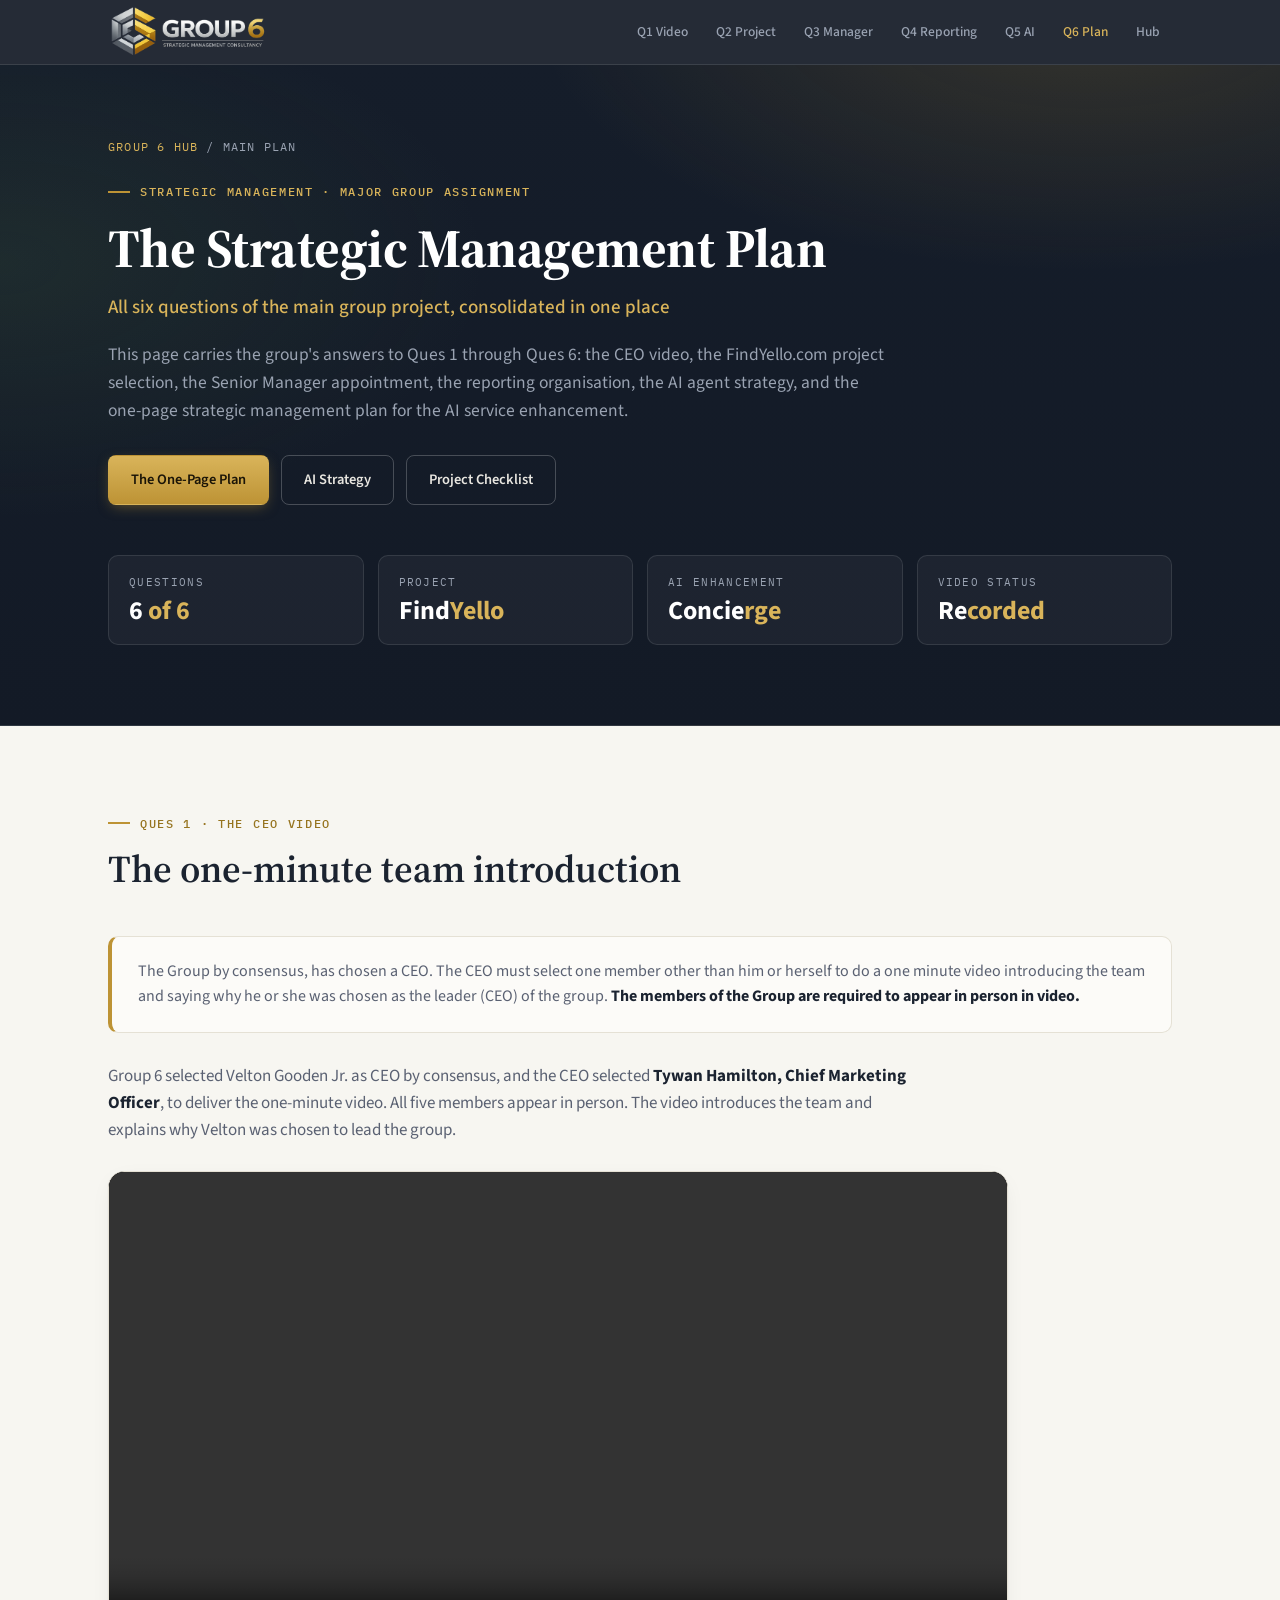
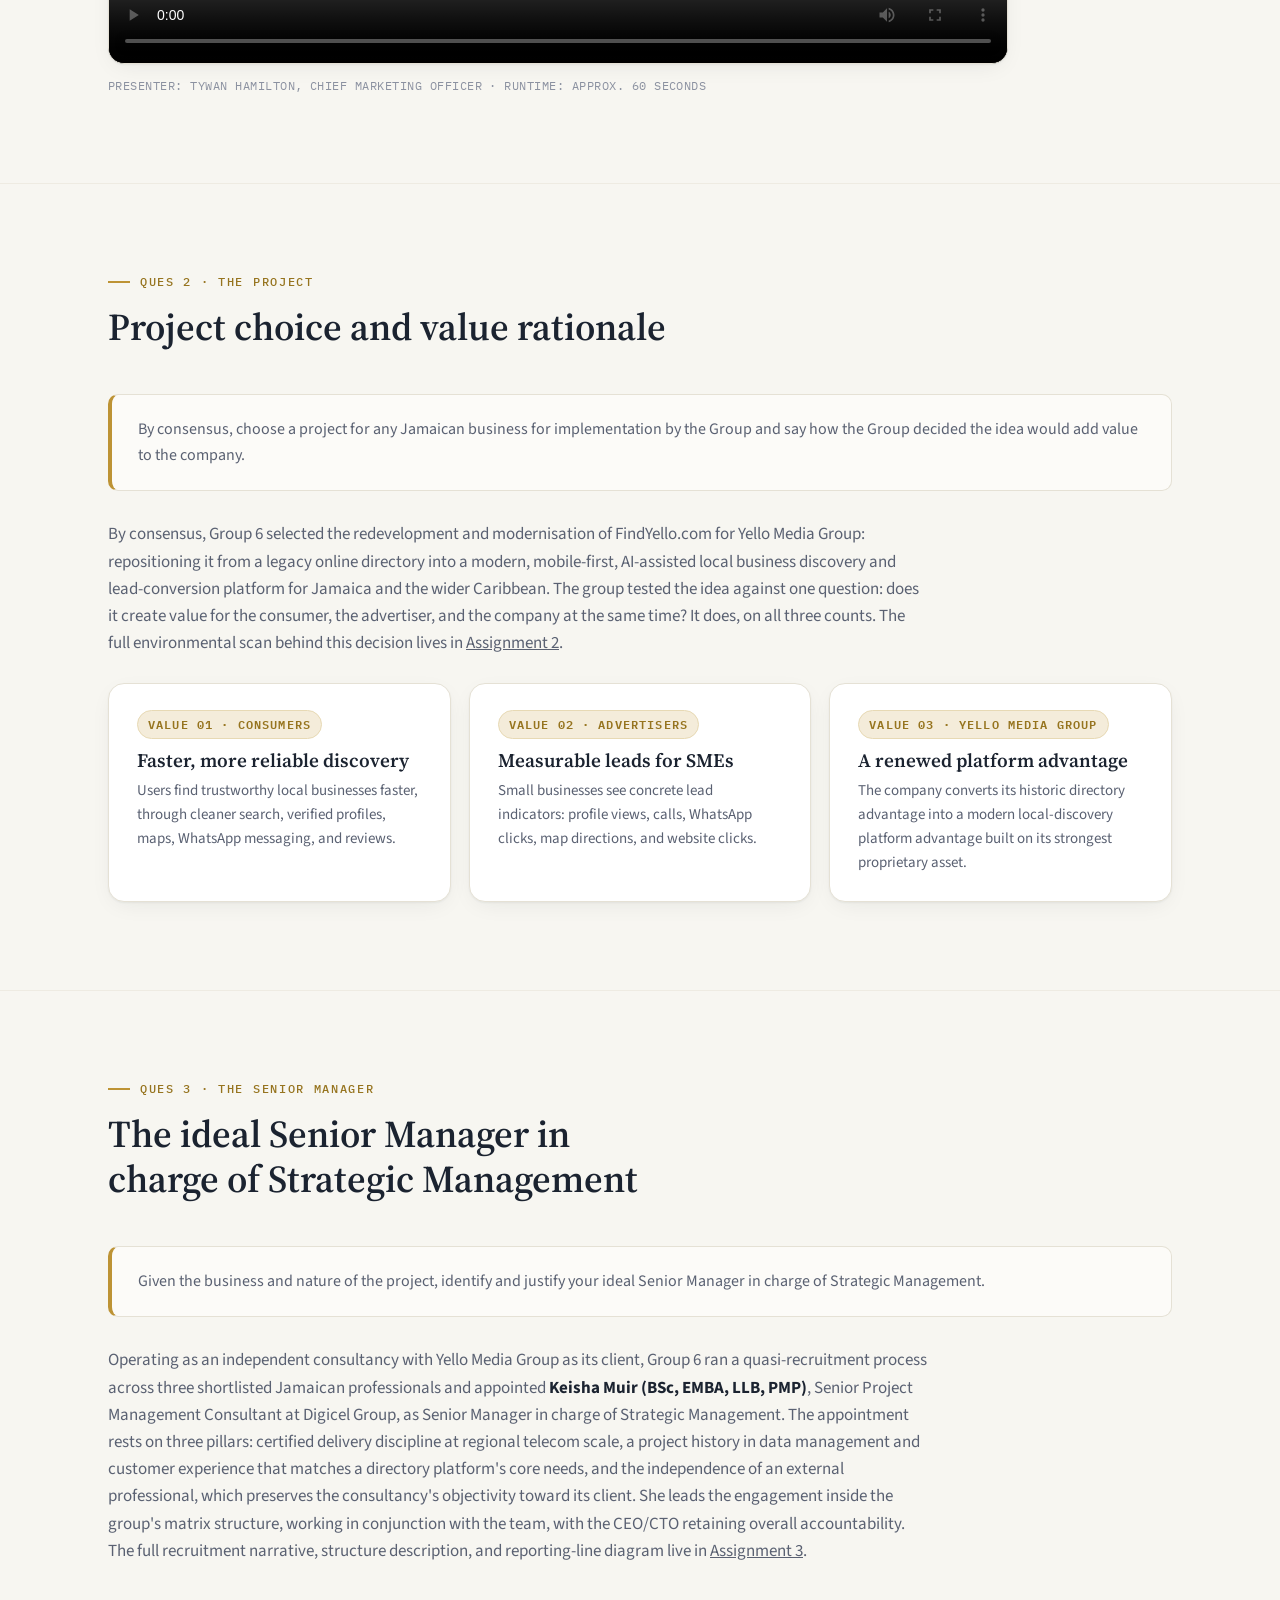
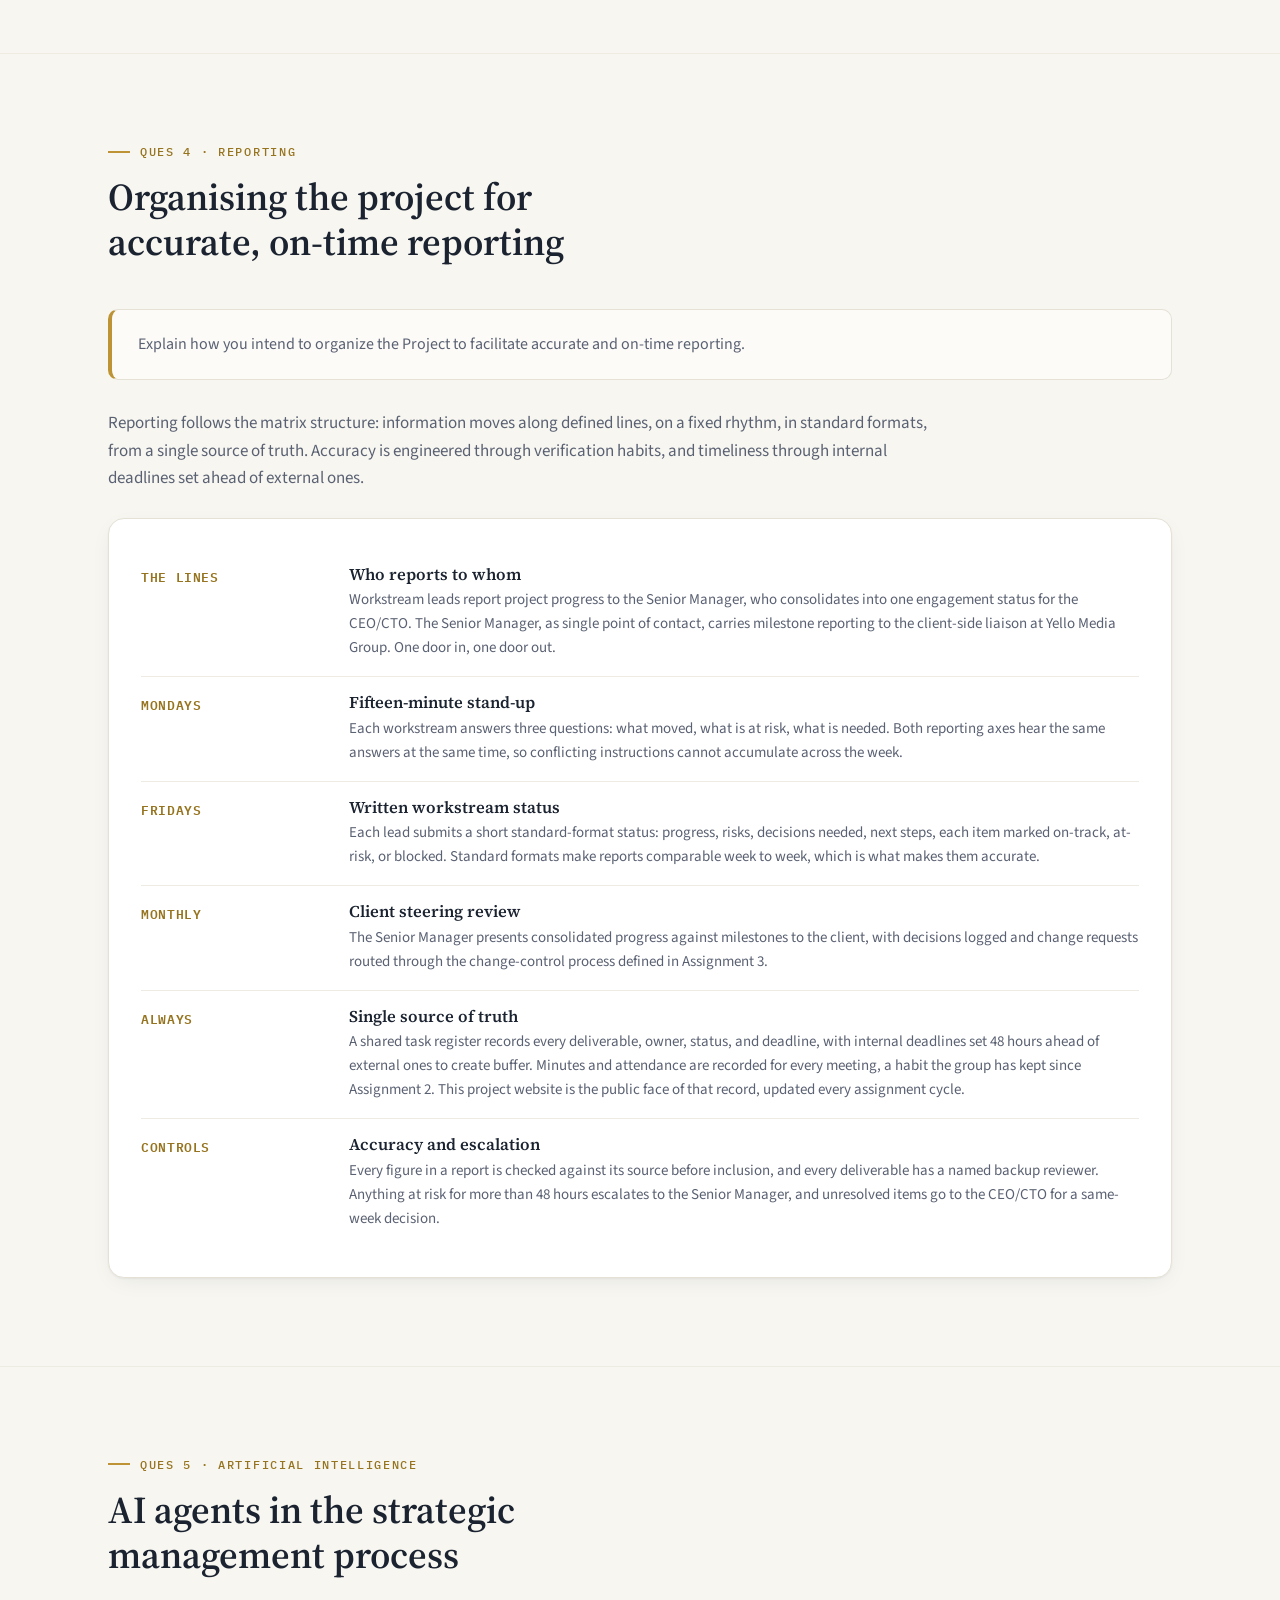
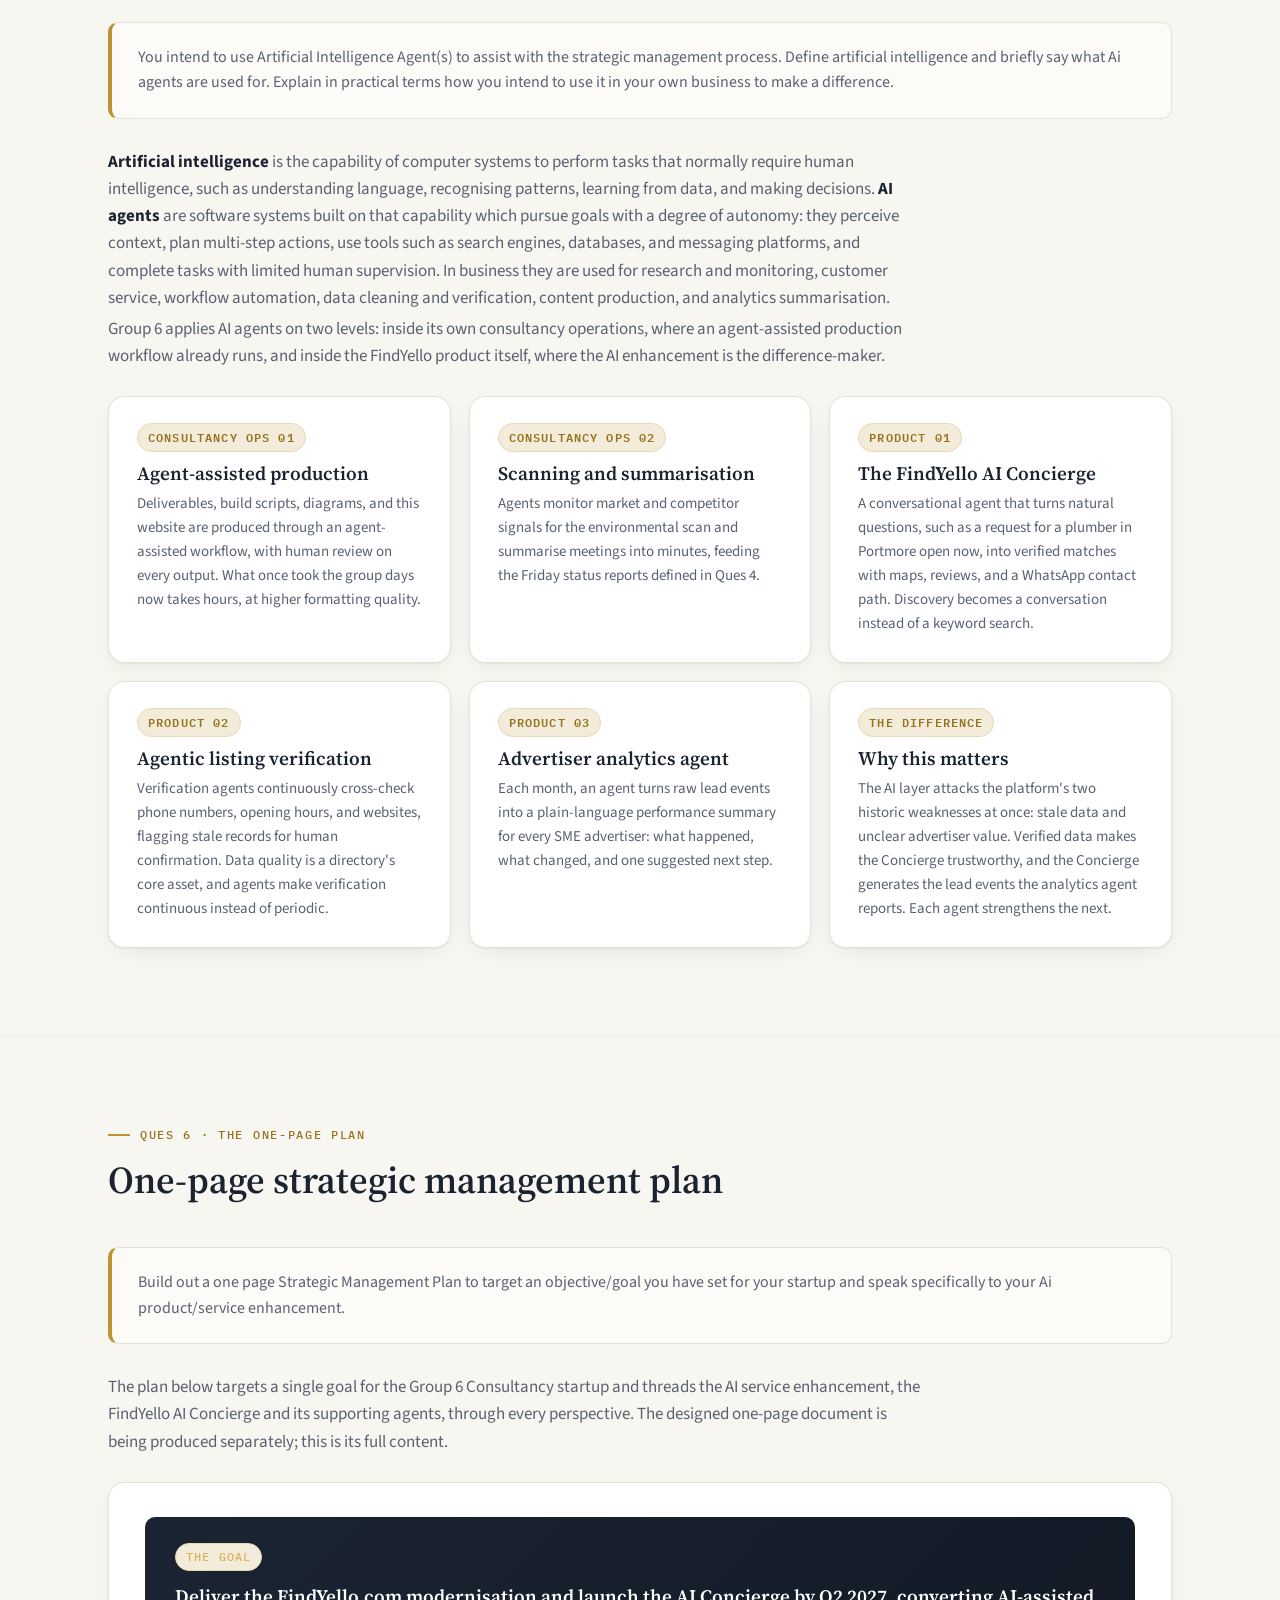
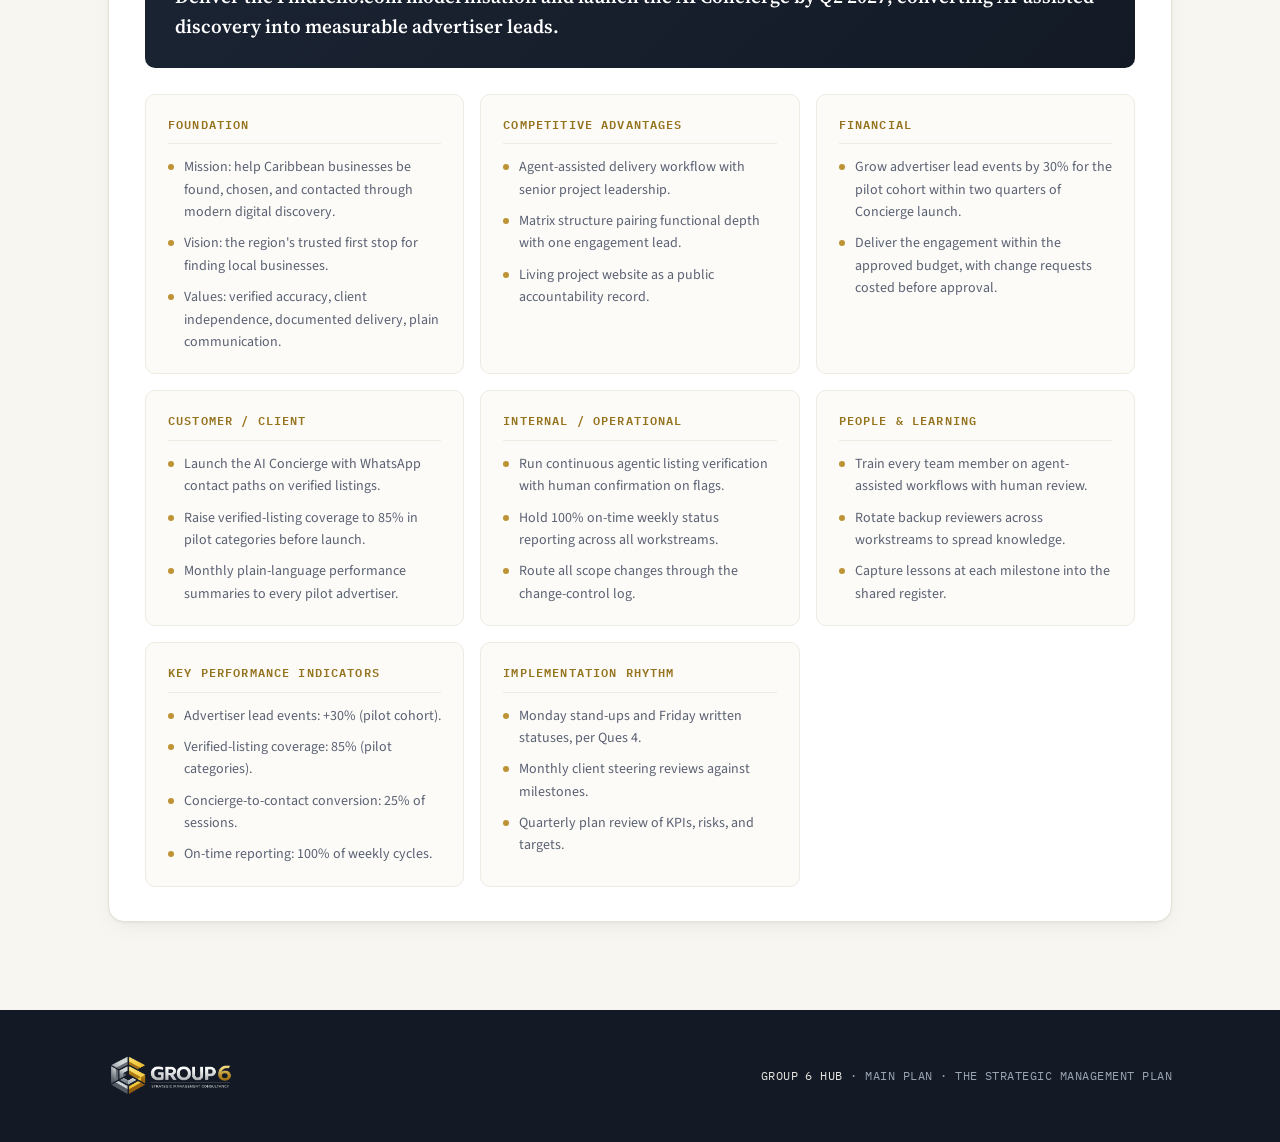
==== commit f571186e: "Embed CEO video in Q1, replacing the script placeholder Add Tywan Hamilton's one-minute team introdu" ====
--- a/assignments/main-plan.html
+++ b/assignments/main-plan.html
@@ -64,42 +64,31 @@
   }
   .q-frame strong { color: var(--ink); }
 
-  .script-panel {
-    background: var(--surface);
+  .video-frame {
+    margin-top: 26px;
     border: 1px solid var(--line);
     border-radius: var(--radius-lg);
     box-shadow: var(--shadow);
-    padding: 34px 36px;
-    margin-top: 26px;
-  }
-  .script-panel .script-head {
-    display: flex;
-    justify-content: space-between;
-    align-items: baseline;
-    gap: 16px;
-    flex-wrap: wrap;
-    margin-bottom: 20px;
-    padding-bottom: 16px;
-    border-bottom: 1px solid var(--line-soft);
-  }
-  .script-panel h3 { font-size: 21px; }
-  .script-panel .runtime {
-    font-family: var(--font-mono);
-    font-size: 12px;
-    color: var(--gold-deep);
-    letter-spacing: 0.08em;
-    text-transform: uppercase;
-  }
-  .script-line { display: grid; grid-template-columns: 120px 1fr; gap: 16px; margin-bottom: 16px; }
-  .script-line .cue {
+    overflow: hidden;
+    background: #000;
+    max-width: 900px;
+  }
+  .video-frame video {
+    display: block;
+    width: 100%;
+    height: auto;
+    aspect-ratio: 1974 / 1080;
+    object-fit: contain;
+    background: #000;
+  }
+  .video-caption {
     font-family: var(--font-mono);
     font-size: 12px;
     color: var(--ink-faint);
     letter-spacing: 0.04em;
-    padding-top: 3px;
-  }
-  .script-line p { color: var(--ink); font-size: 16px; }
-  .script-line p em { color: var(--ink-soft); font-size: 14.5px; }
+    text-transform: uppercase;
+    margin-top: 12px;
+  }
 
   .value-grid, .use-grid {
     display: grid;
@@ -191,7 +180,7 @@
     <p class="eyebrow">Strategic Management &middot; Major Group Assignment</p>
     <h1>The Strategic Management Plan</h1>
     <p class="hero-sub">All six questions of the main group project, consolidated in one place</p>
-    <p class="hero-lede">This page carries the group's answers to Ques 1 through Ques 6: the CEO video plan, the FindYello.com project selection, the Senior Manager appointment, the reporting organisation, the AI agent strategy, and the one-page strategic management plan for the AI service enhancement.</p>
+    <p class="hero-lede">This page carries the group's answers to Ques 1 through Ques 6: the CEO video, the FindYello.com project selection, the Senior Manager appointment, the reporting organisation, the AI agent strategy, and the one-page strategic management plan for the AI service enhancement.</p>
     <div class="hero-ctas">
       <a class="btn btn-gold" href="#q6">The One-Page Plan</a>
       <a class="btn btn-ghost-dark" href="#q5">AI Strategy</a>
@@ -212,7 +201,7 @@
       </div>
       <div class="stat-card">
         <div class="stat-label">Video Status</div>
-        <div class="stat-value">To <span>Record</span></div>
+        <div class="stat-value">Re<span>corded</span></div>
       </div>
     </div>
   </div>
@@ -225,29 +214,14 @@
       <h2>The one-minute team introduction</h2>
     </div>
     <div class="q-frame">The Group by consensus, has chosen a CEO. The CEO must select one member other than him or herself to do a one minute video introducing the team and saying why he or she was chosen as the leader (CEO) of the group. <strong>The members of the Group are required to appear in person in video.</strong></div>
-    <p class="role-note" style="max-width:820px;color:var(--ink-soft);margin-bottom:8px;">Group 6 selected Velton Gooden Jr. as CEO by consensus, and the CEO has selected <strong style="color:var(--ink);">Shanice Hamilton, Chief Communications Officer</strong>, to deliver the video. The selection follows the structure: presenting the team to an audience is the communications function, so the CCO carries it. All five members appear in person, with each member introduced on camera as the presenter names them.</p>
-    <div class="script-panel reveal">
-      <div class="script-head">
-        <h3>The 60-second script</h3>
-        <span class="runtime">Runtime target: 58 to 60 seconds &middot; approx. 150 words</span>
-      </div>
-      <div class="script-line">
-        <span class="cue">0:00 to 0:08</span>
-        <p><em>[Shanice to camera, team standing together]</em><br>Good day. We are Group 6, and this is the team behind the FindYello.com Modernisation Project.</p>
-      </div>
-      <div class="script-line">
-        <span class="cue">0:08 to 0:30</span>
-        <p><em>[Camera pans to each member as named]</em><br>Ryanna Graham, our Chief Financial Officer. Tamina-Shimone Green, our Chief Operations Officer. Tywan Hamilton, our Chief Marketing Officer. I am Shanice Hamilton, Chief Communications Officer. And leading us, Velton Gooden Jr., our Chief Executive and Technology Officer.</p>
-      </div>
-      <div class="script-line">
-        <span class="cue">0:30 to 0:52</span>
-        <p><em>[Back to Shanice]</em><br>We chose Velton as CEO by consensus, for three reasons. He founded and runs his own digital agency, so he leads projects like this for a living. Our project is a digital platform rebuild, and he carries both the strategy and the technology. And from day one, he has kept this team organised, documented, and on time.</p>
-      </div>
-      <div class="script-line">
-        <span class="cue">0:52 to 0:60</span>
-        <p><em>[Full team in frame]</em><br>We are Group 6. This is our plan, and this is the team delivering it.</p>
-      </div>
-    </div>
+    <p class="role-note" style="max-width:820px;color:var(--ink-soft);margin-bottom:8px;">Group 6 selected Velton Gooden Jr. as CEO by consensus, and the CEO selected <strong style="color:var(--ink);">Tywan Hamilton, Chief Marketing Officer</strong>, to deliver the one-minute video. All five members appear in person. The video introduces the team and explains why Velton was chosen to lead the group.</p>
+    <div class="video-frame reveal">
+      <video controls preload="metadata" playsinline>
+        <source src="../assets/media/ceo-video.mp4" type="video/mp4">
+        Your browser does not support embedded video. <a href="../assets/media/ceo-video.mp4">Download the CEO video</a> instead.
+      </video>
+    </div>
+    <p class="video-caption">Presenter: Tywan Hamilton, Chief Marketing Officer &middot; Runtime: approx. 60 seconds</p>
   </div>
 </section>
 
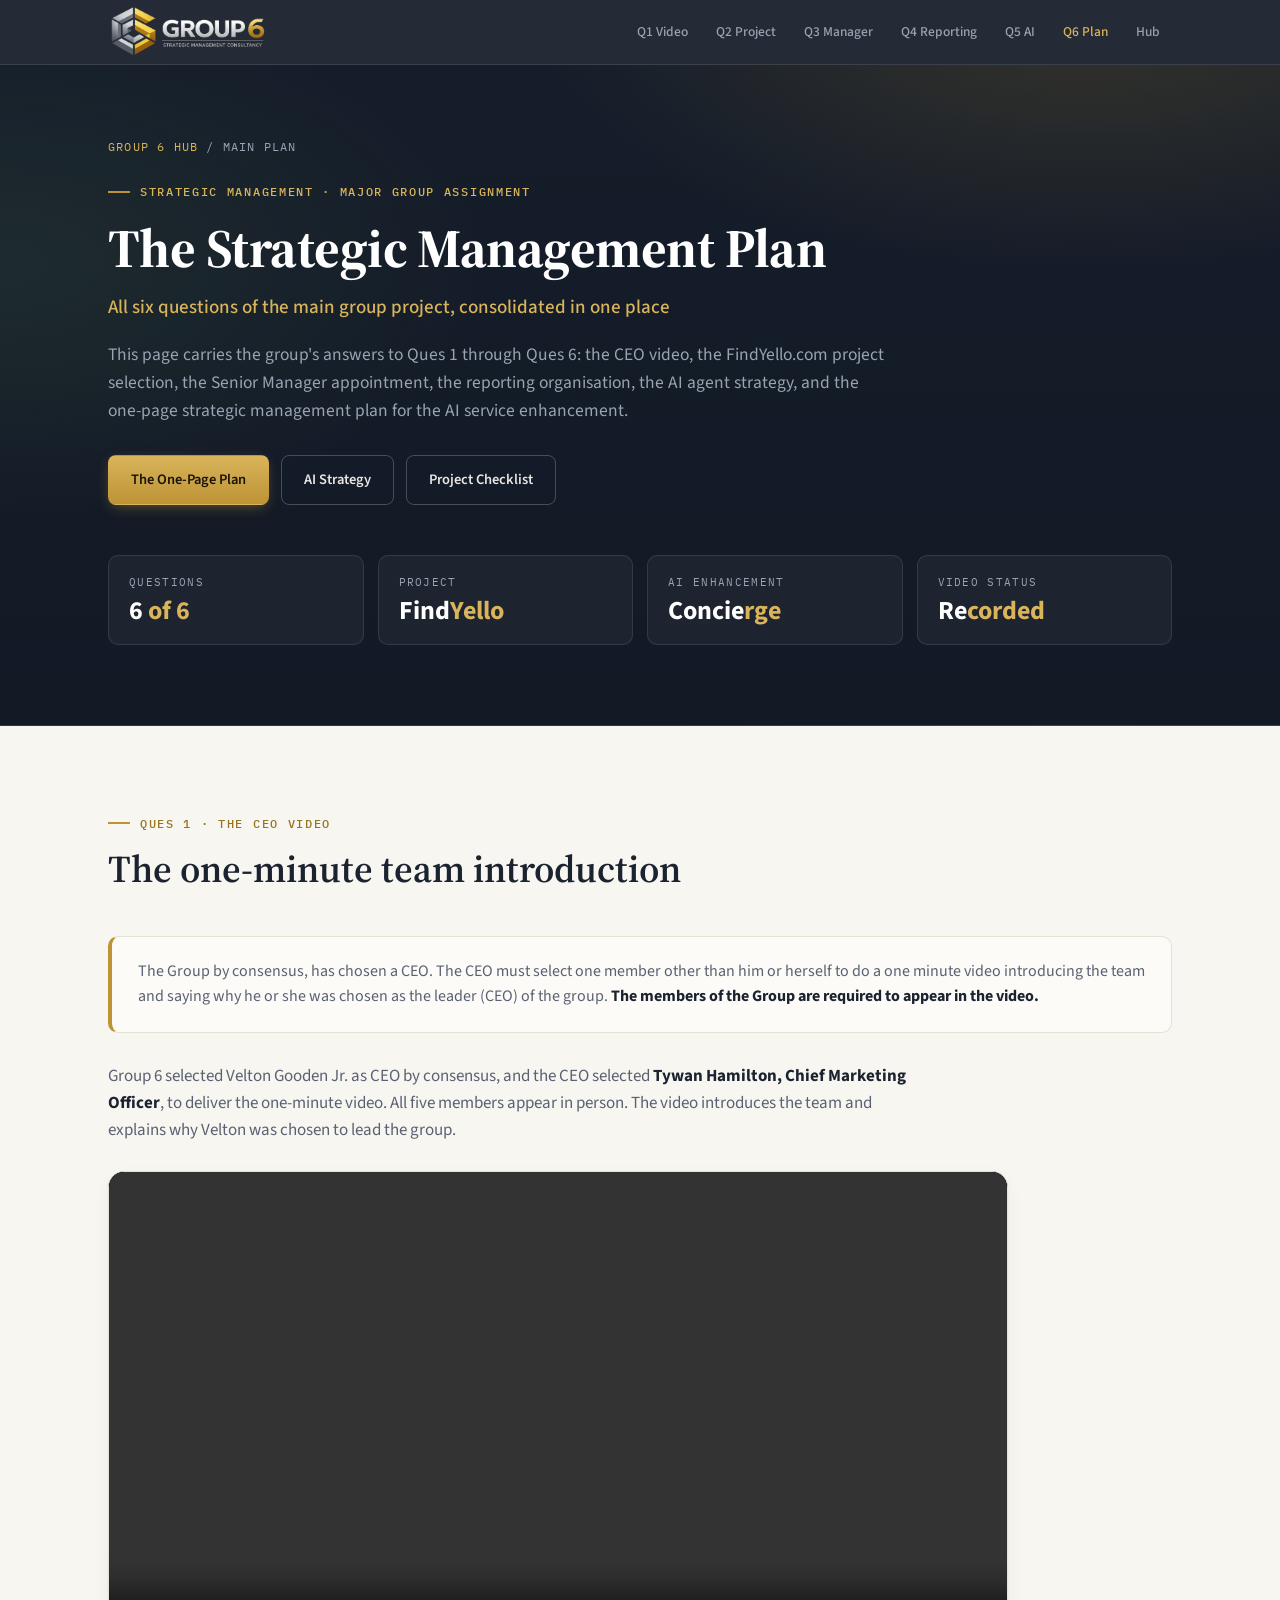
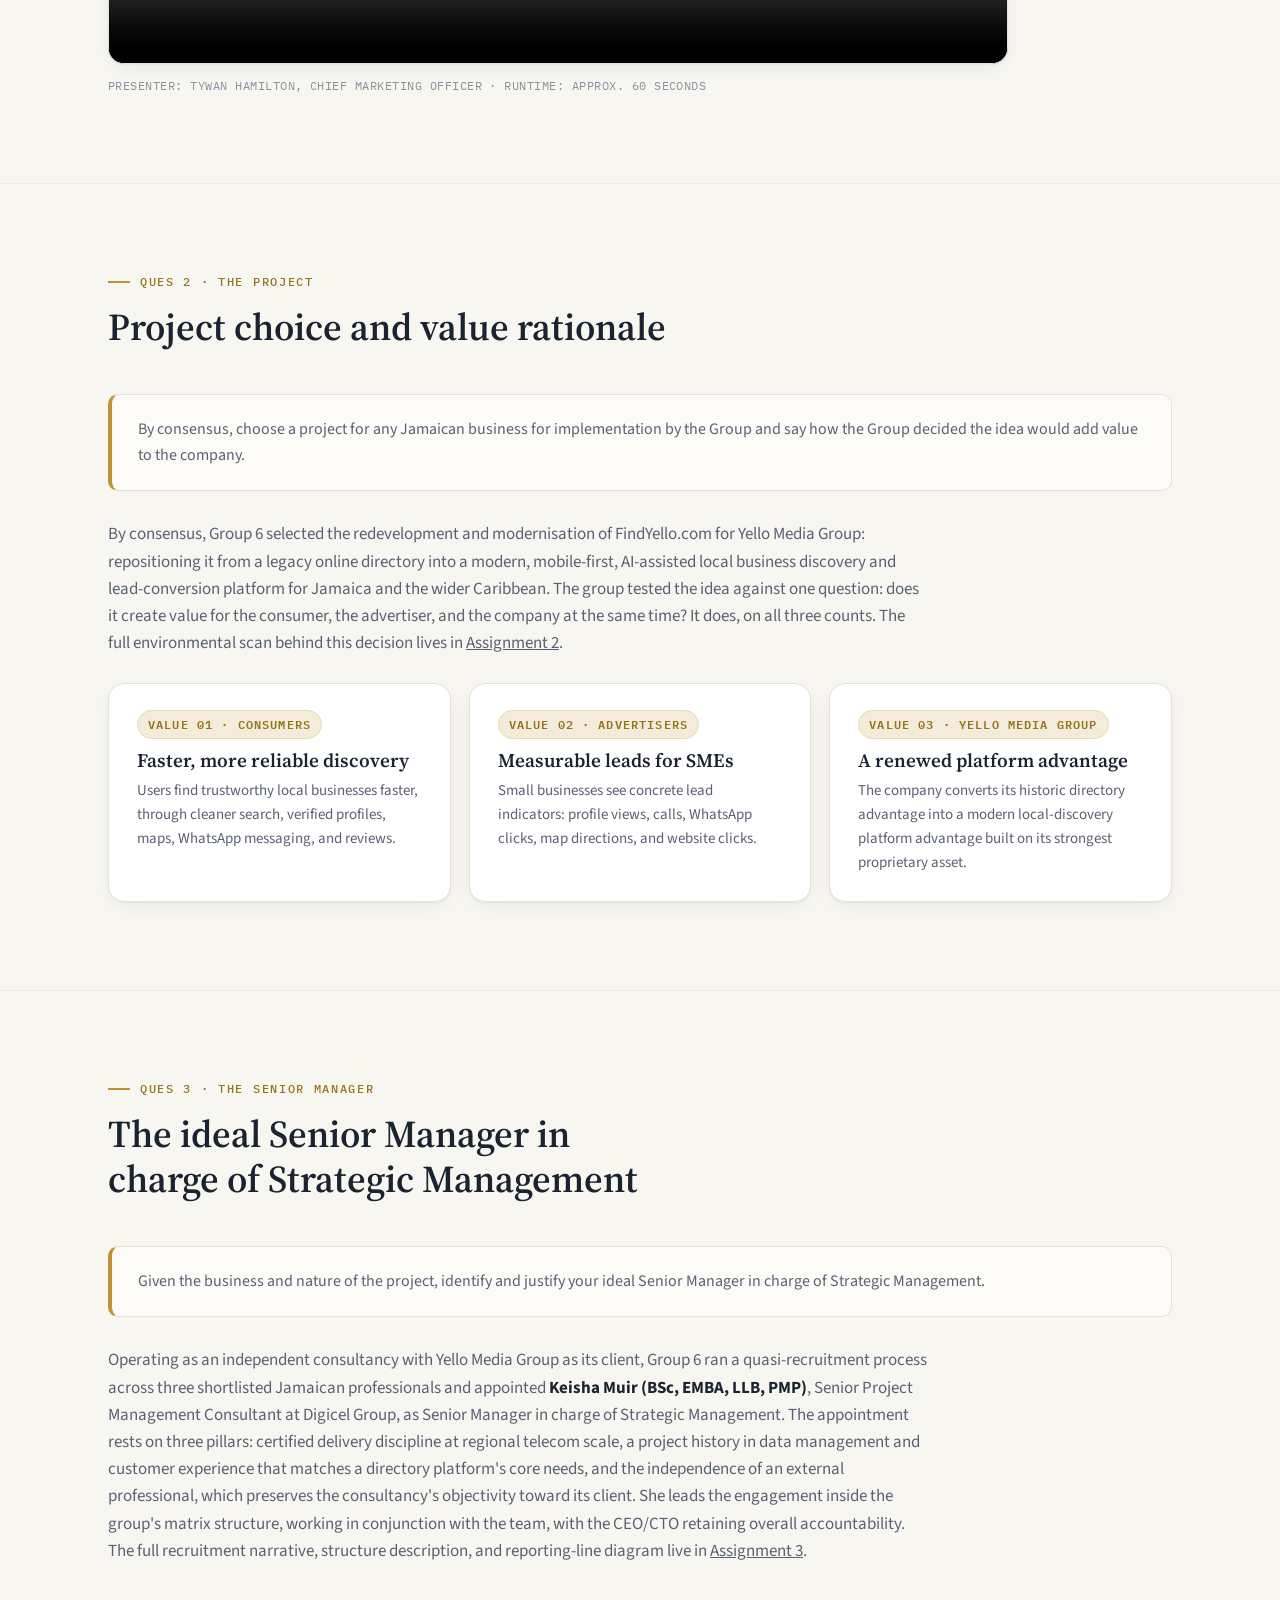
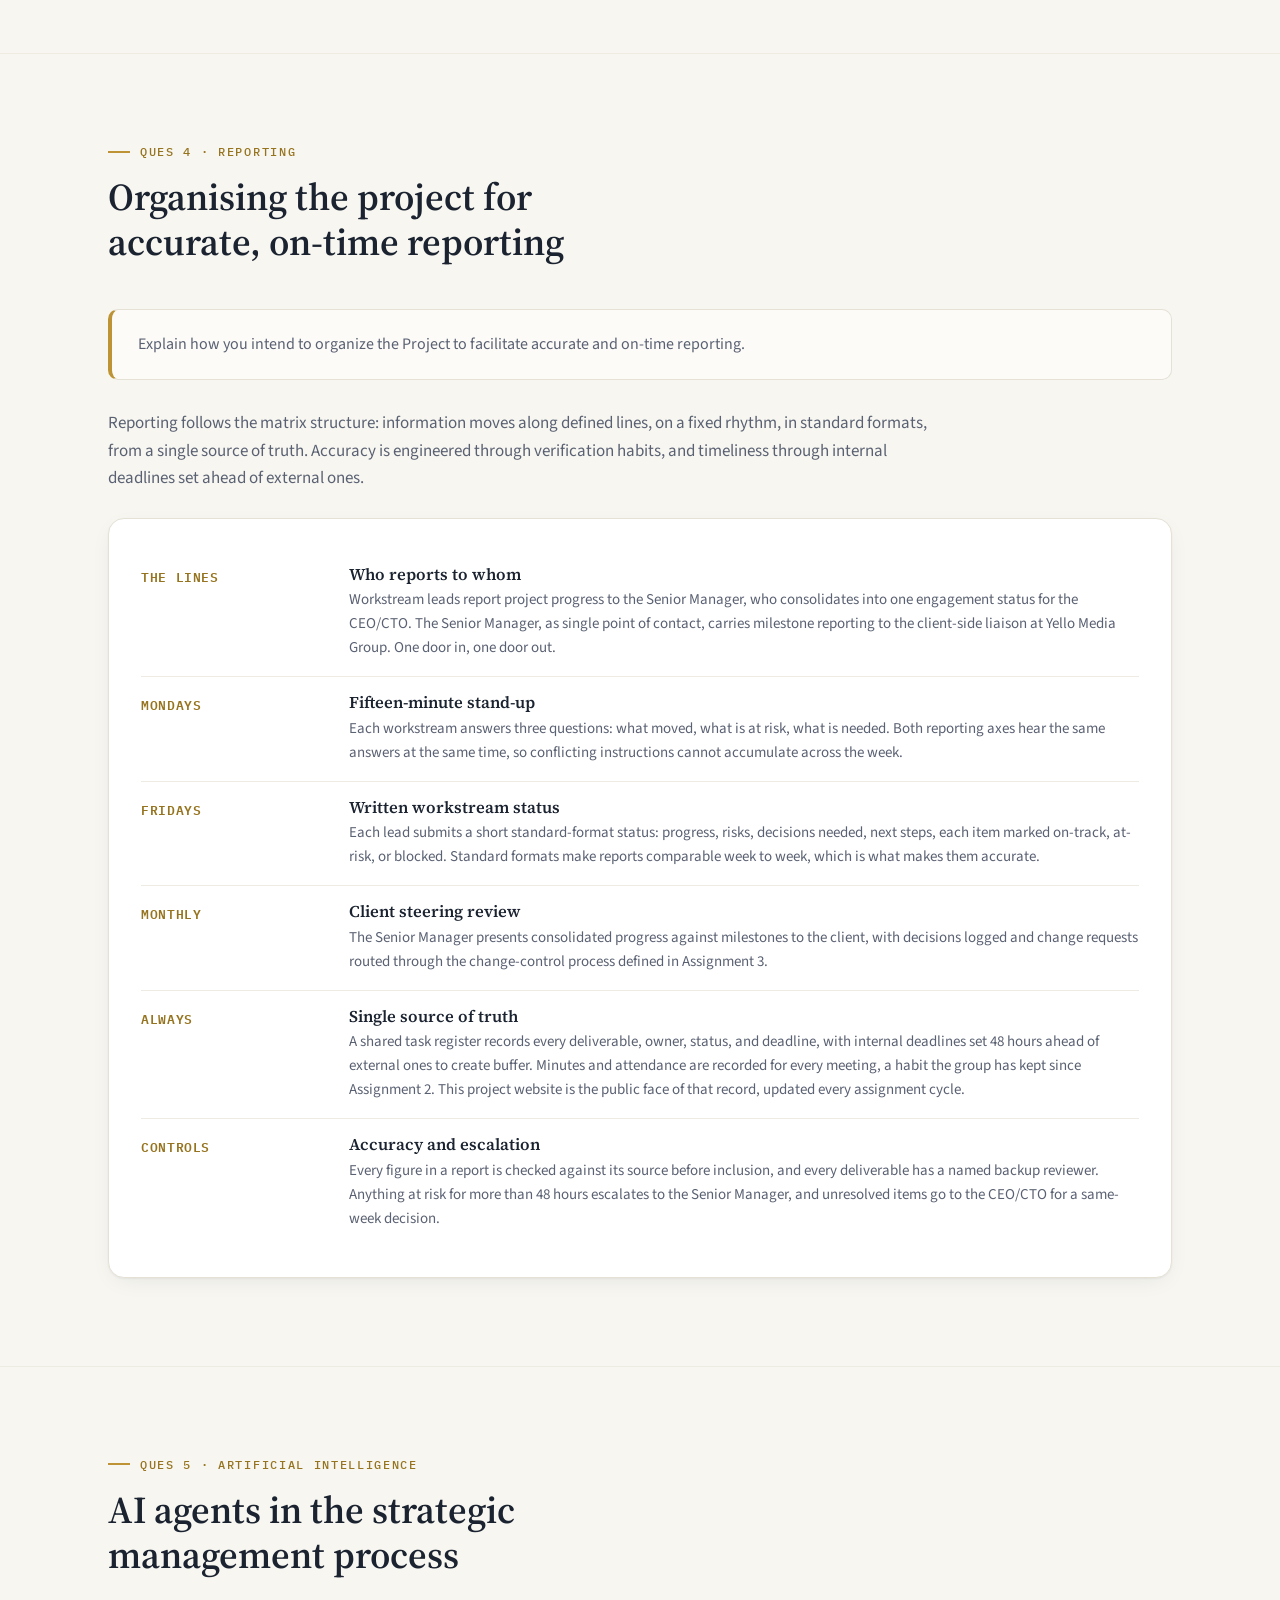
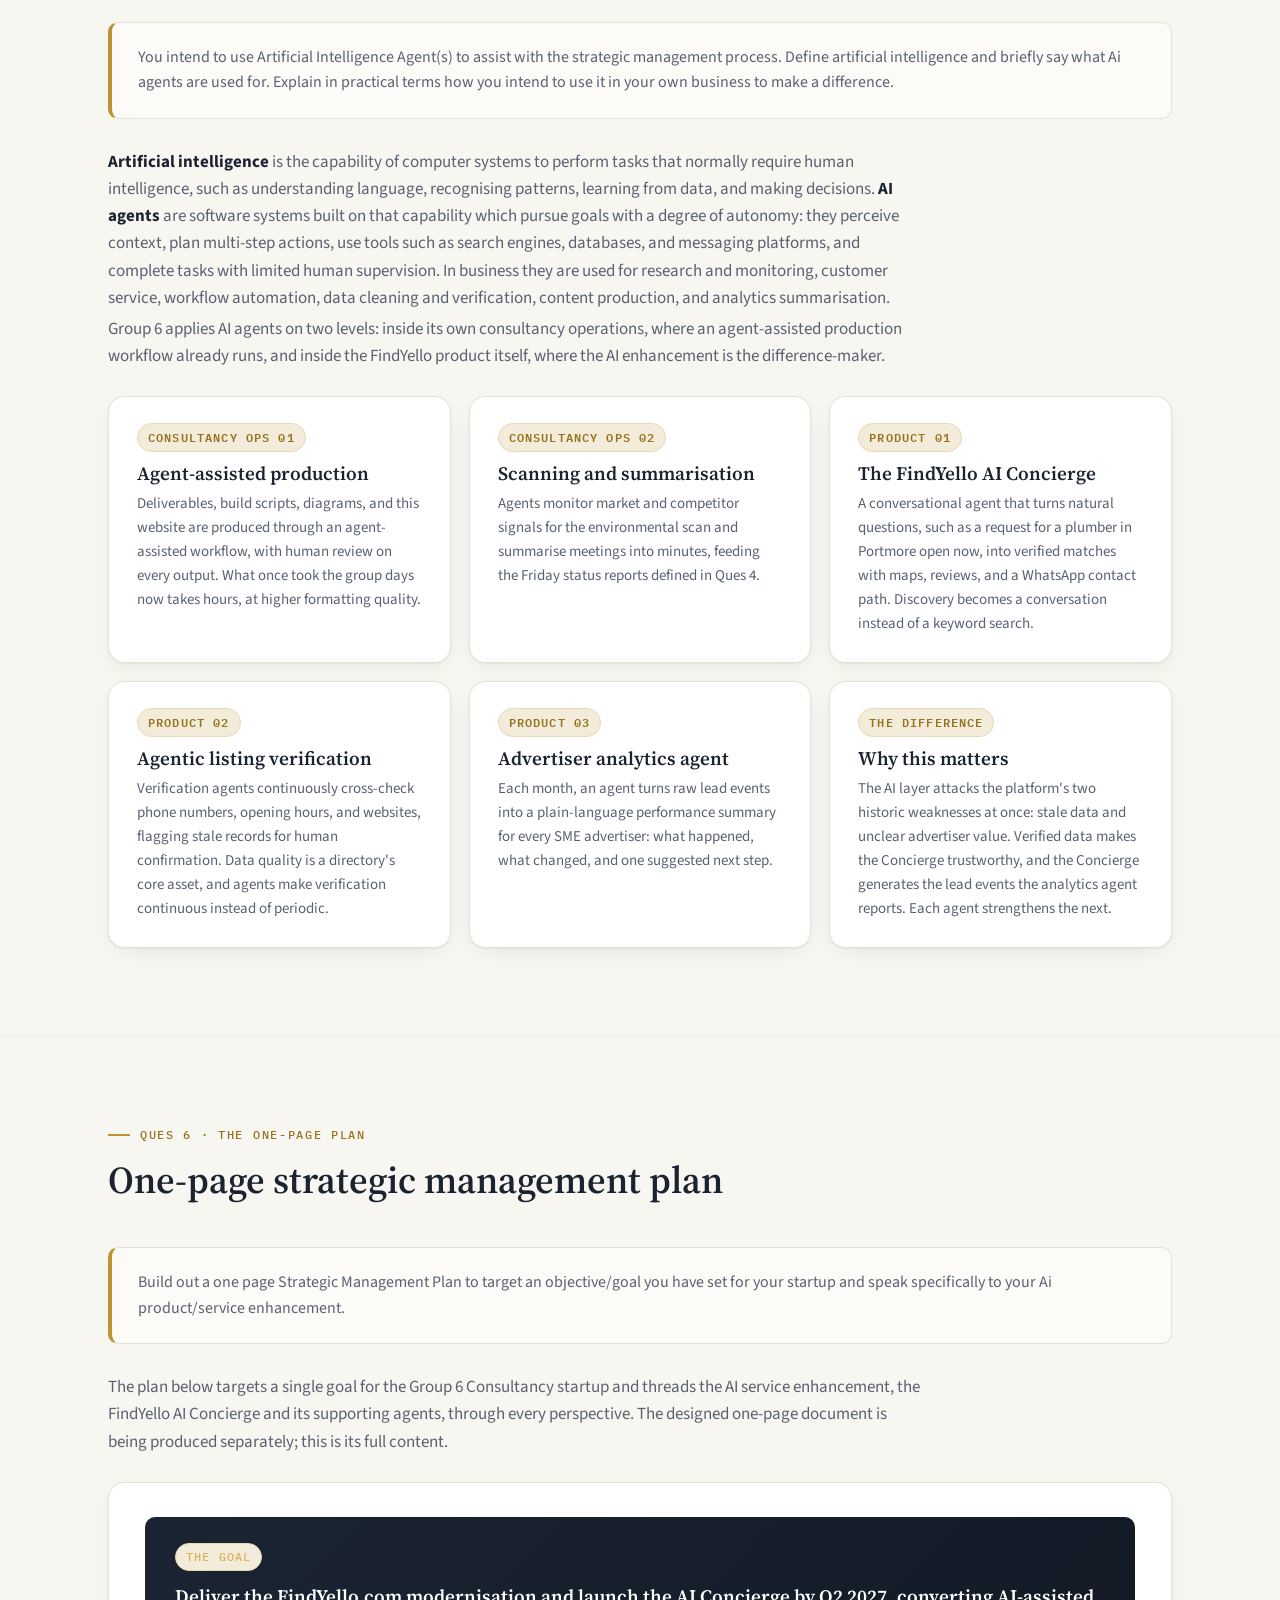
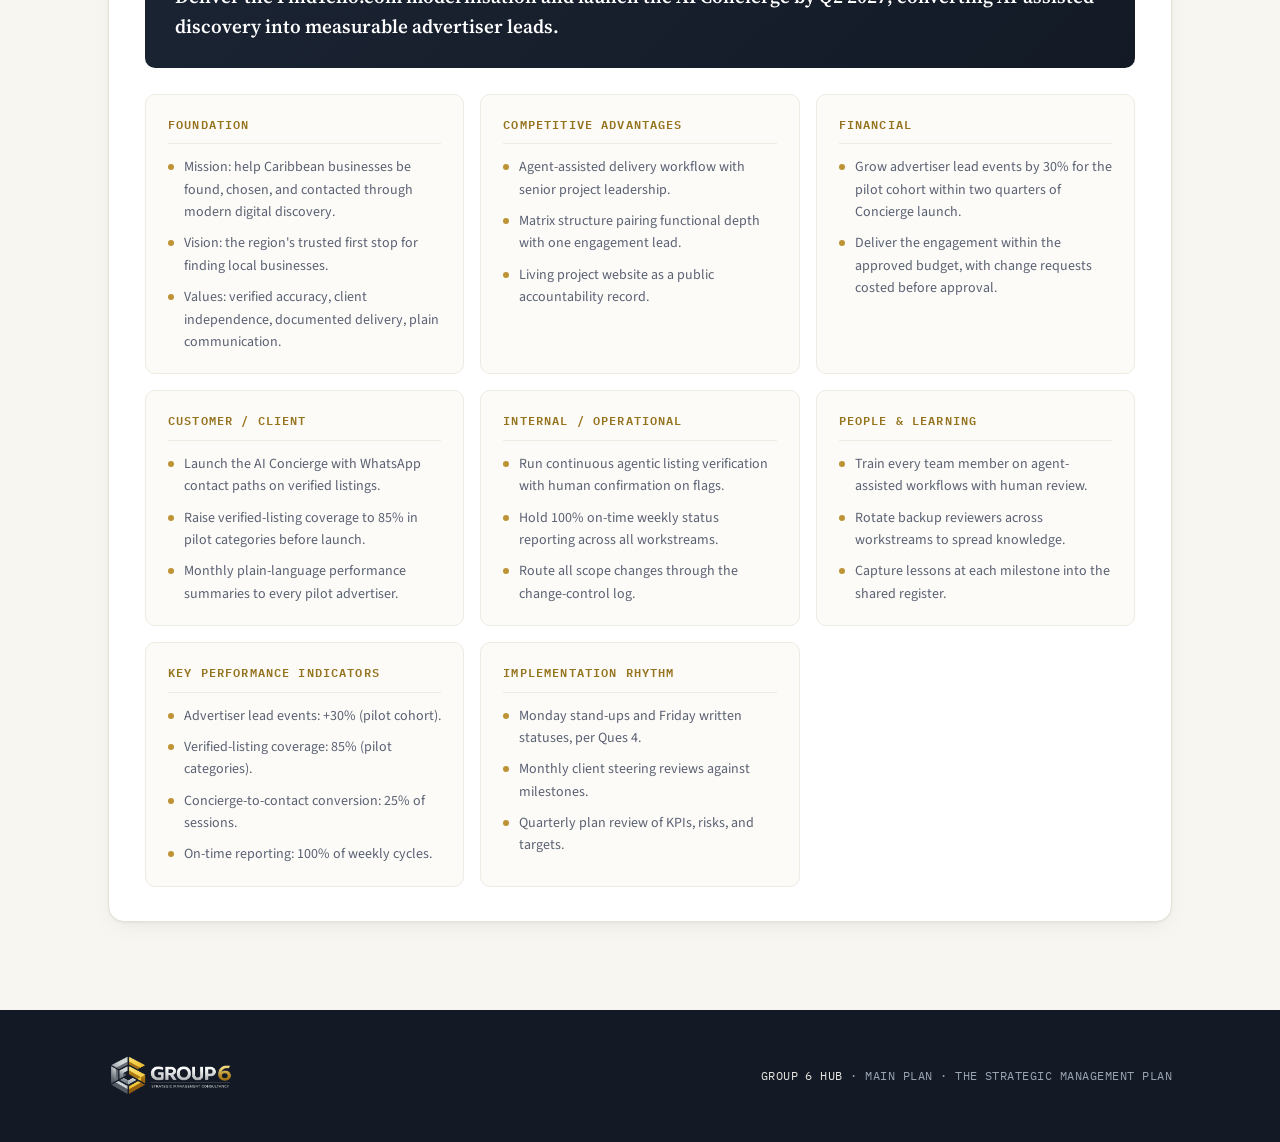
==== commit 70cabd3f: "Refine Q1 question wording Co-Authored-By: Claude Opus 4.8 <noreply@anthropic.com>" ====
--- a/assignments/main-plan.html
+++ b/assignments/main-plan.html
@@ -213,7 +213,7 @@
       <p class="eyebrow">Ques 1 &middot; The CEO Video</p>
       <h2>The one-minute team introduction</h2>
     </div>
-    <div class="q-frame">The Group by consensus, has chosen a CEO. The CEO must select one member other than him or herself to do a one minute video introducing the team and saying why he or she was chosen as the leader (CEO) of the group. <strong>The members of the Group are required to appear in person in video.</strong></div>
+    <div class="q-frame">The Group by consensus, has chosen a CEO. The CEO must select one member other than him or herself to do a one minute video introducing the team and saying why he or she was chosen as the leader (CEO) of the group. <strong>The members of the Group are required to appear in the video.</strong></div>
     <p class="role-note" style="max-width:820px;color:var(--ink-soft);margin-bottom:8px;">Group 6 selected Velton Gooden Jr. as CEO by consensus, and the CEO selected <strong style="color:var(--ink);">Tywan Hamilton, Chief Marketing Officer</strong>, to deliver the one-minute video. All five members appear in person. The video introduces the team and explains why Velton was chosen to lead the group.</p>
     <div class="video-frame reveal">
       <video controls preload="metadata" playsinline>
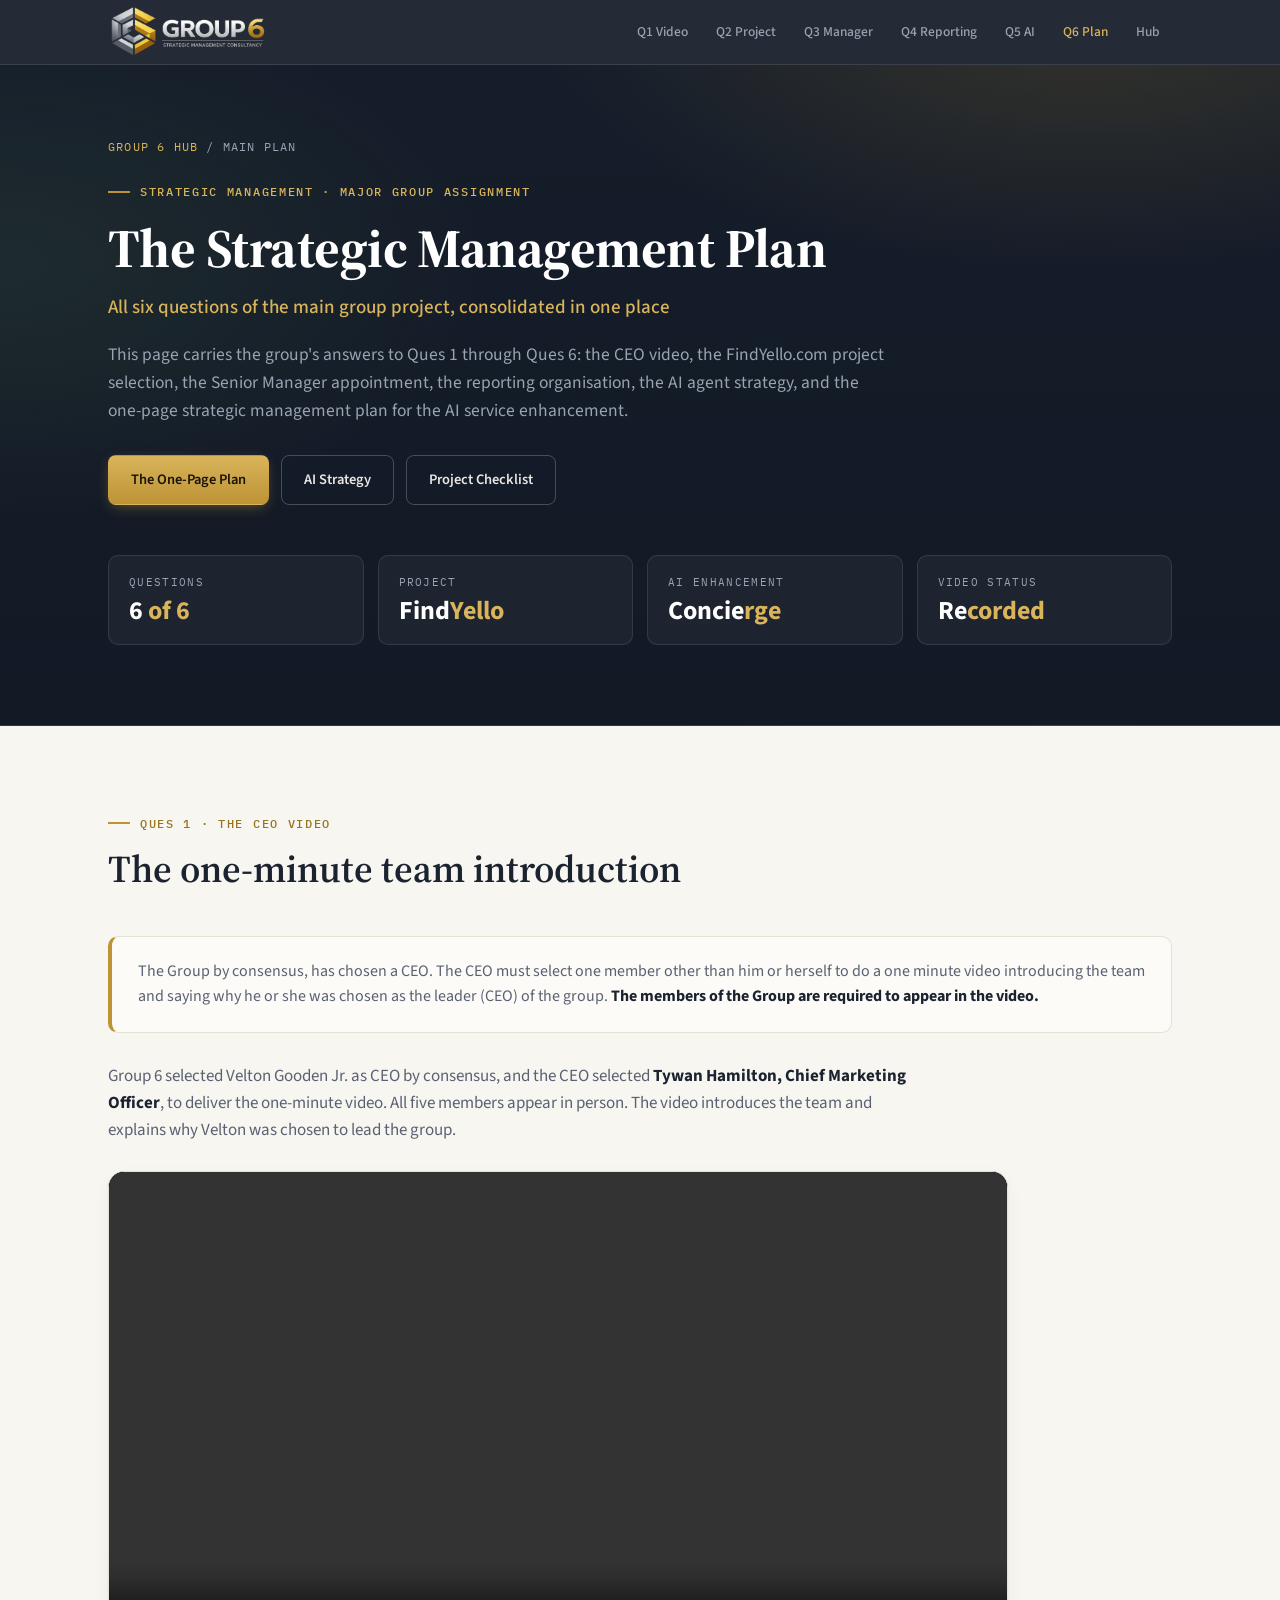
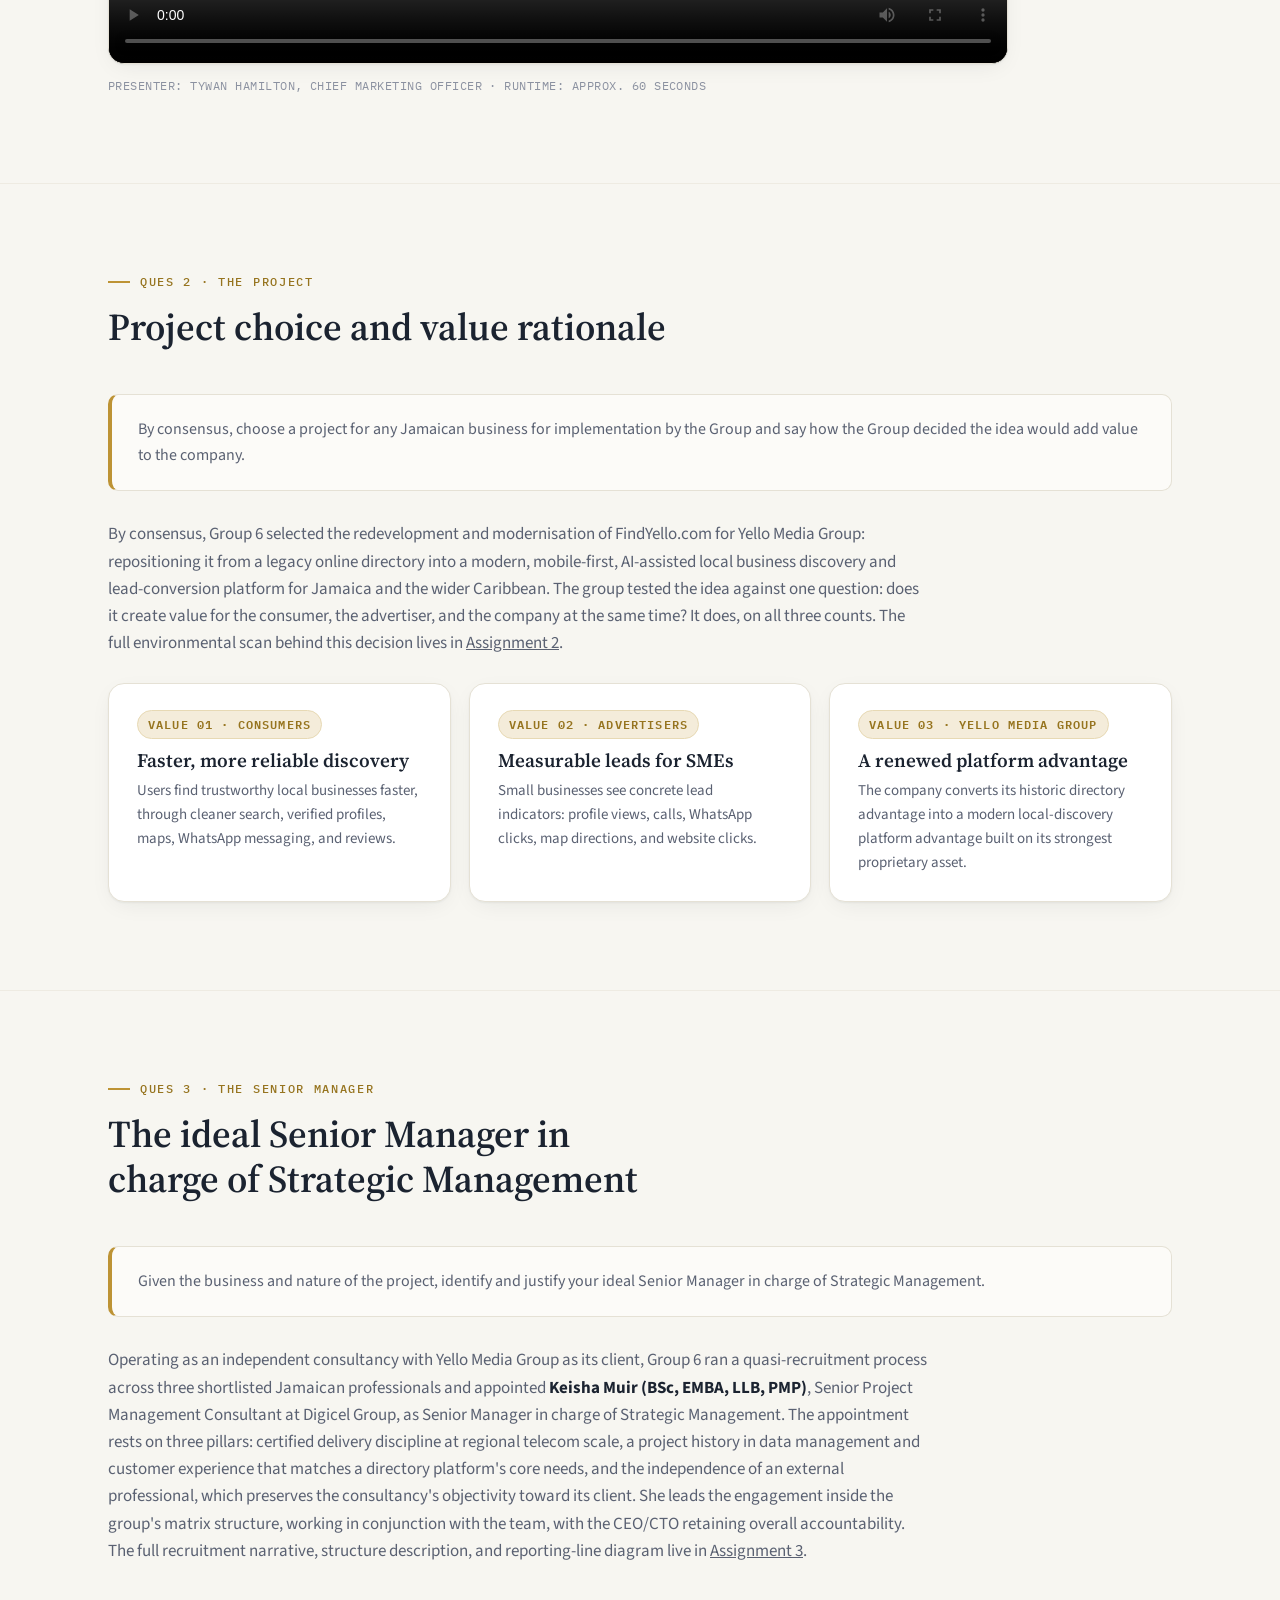
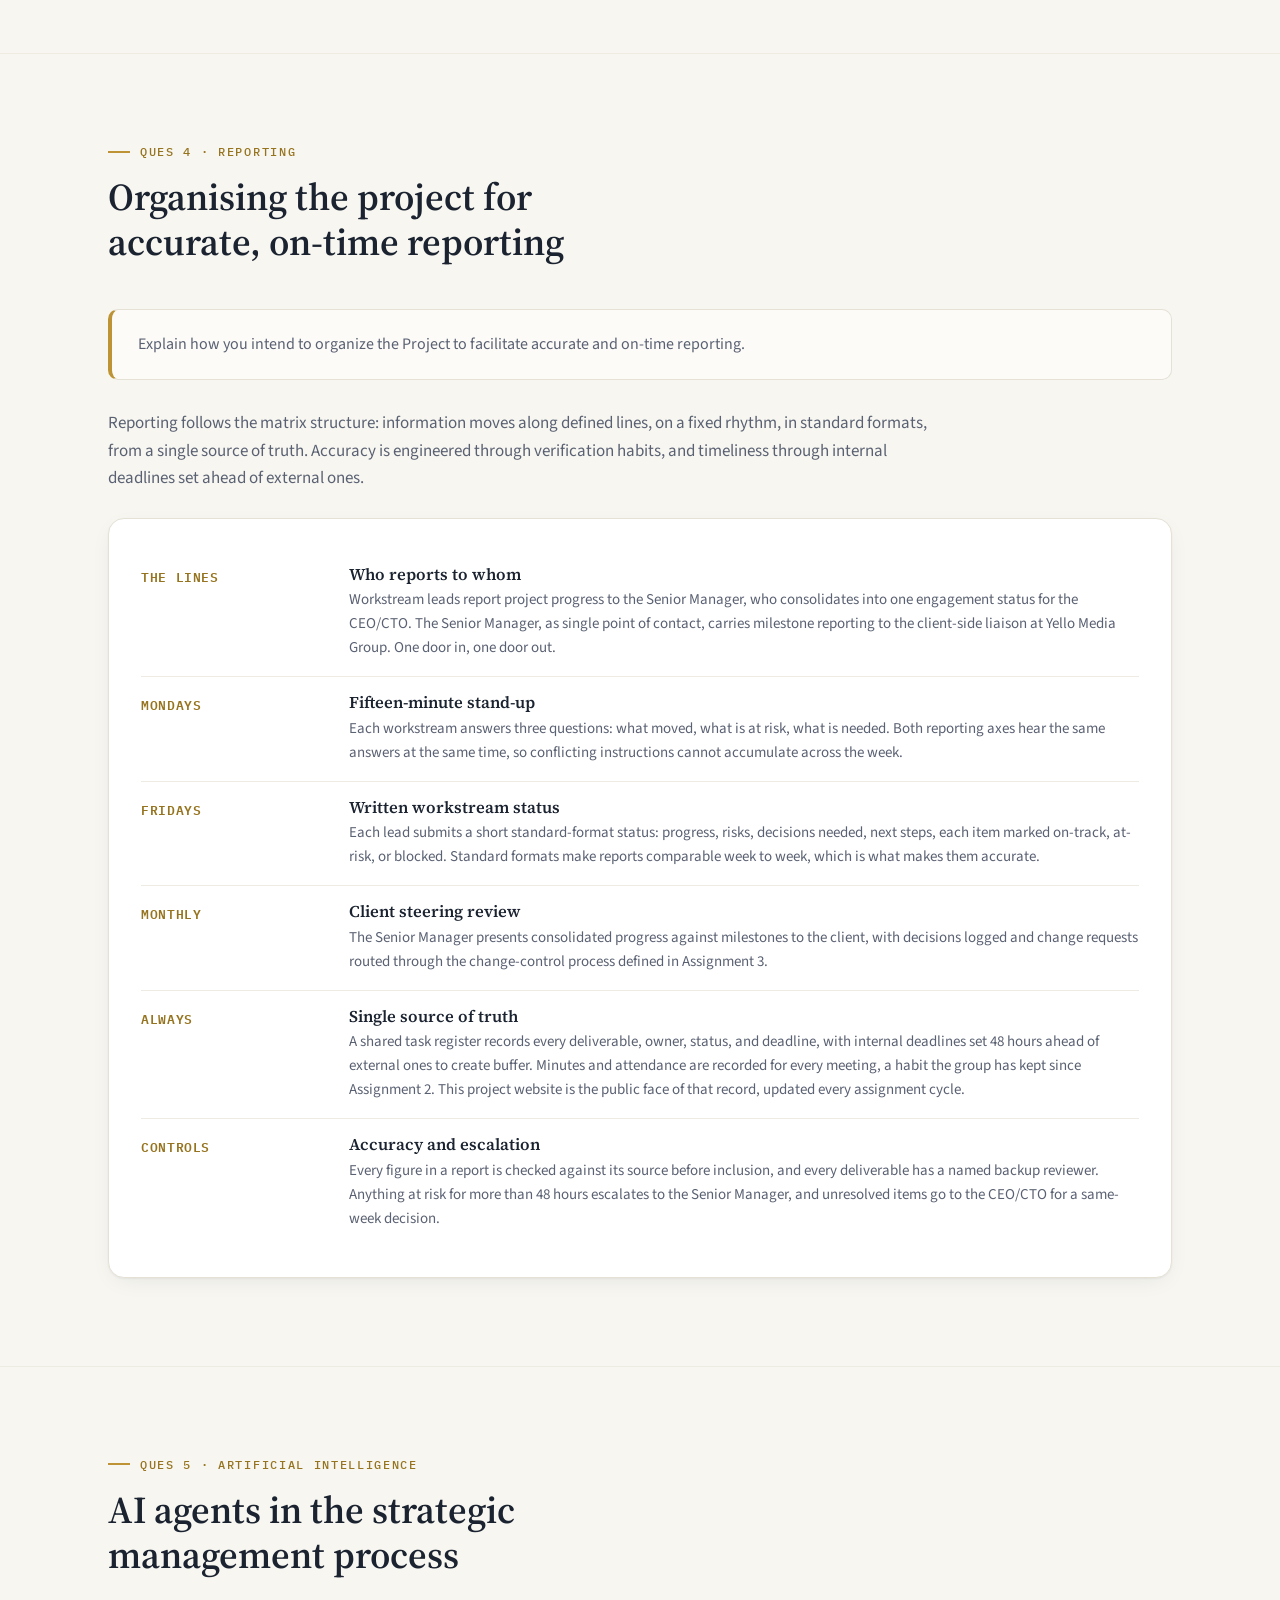
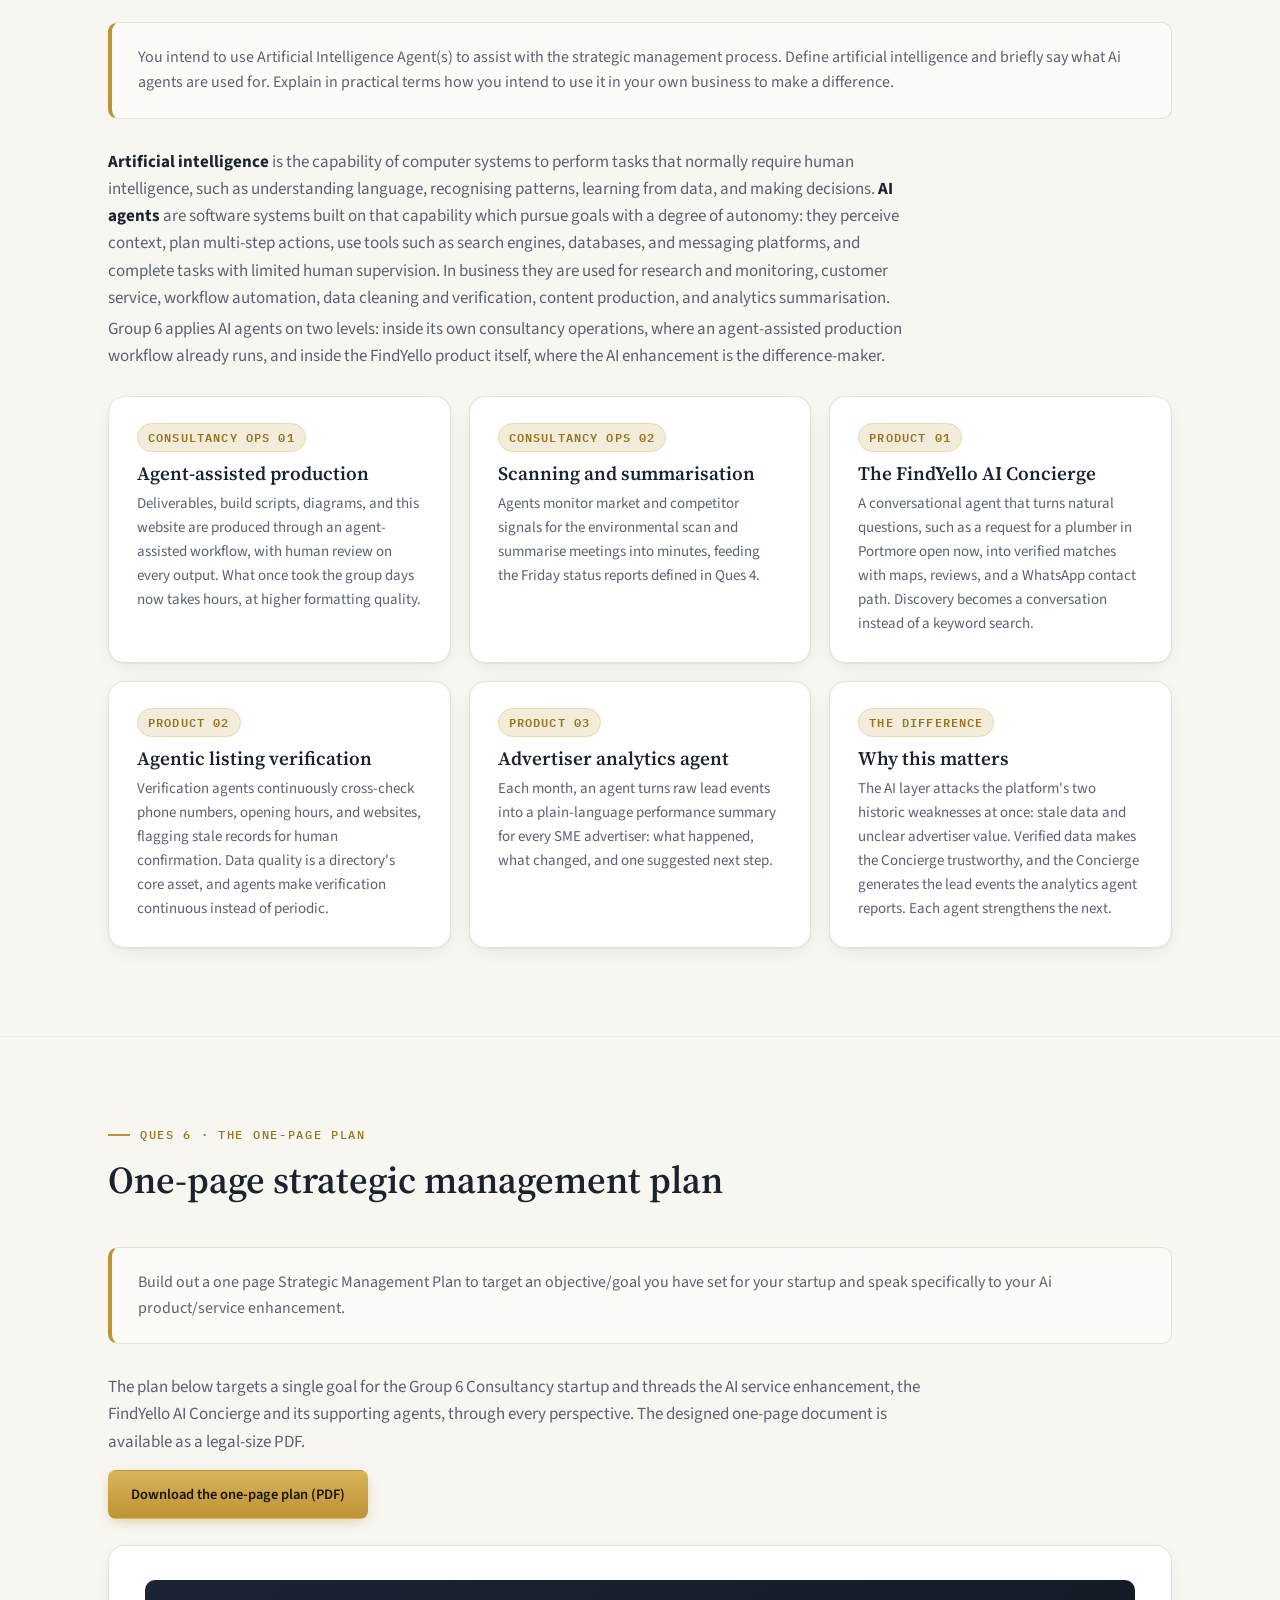
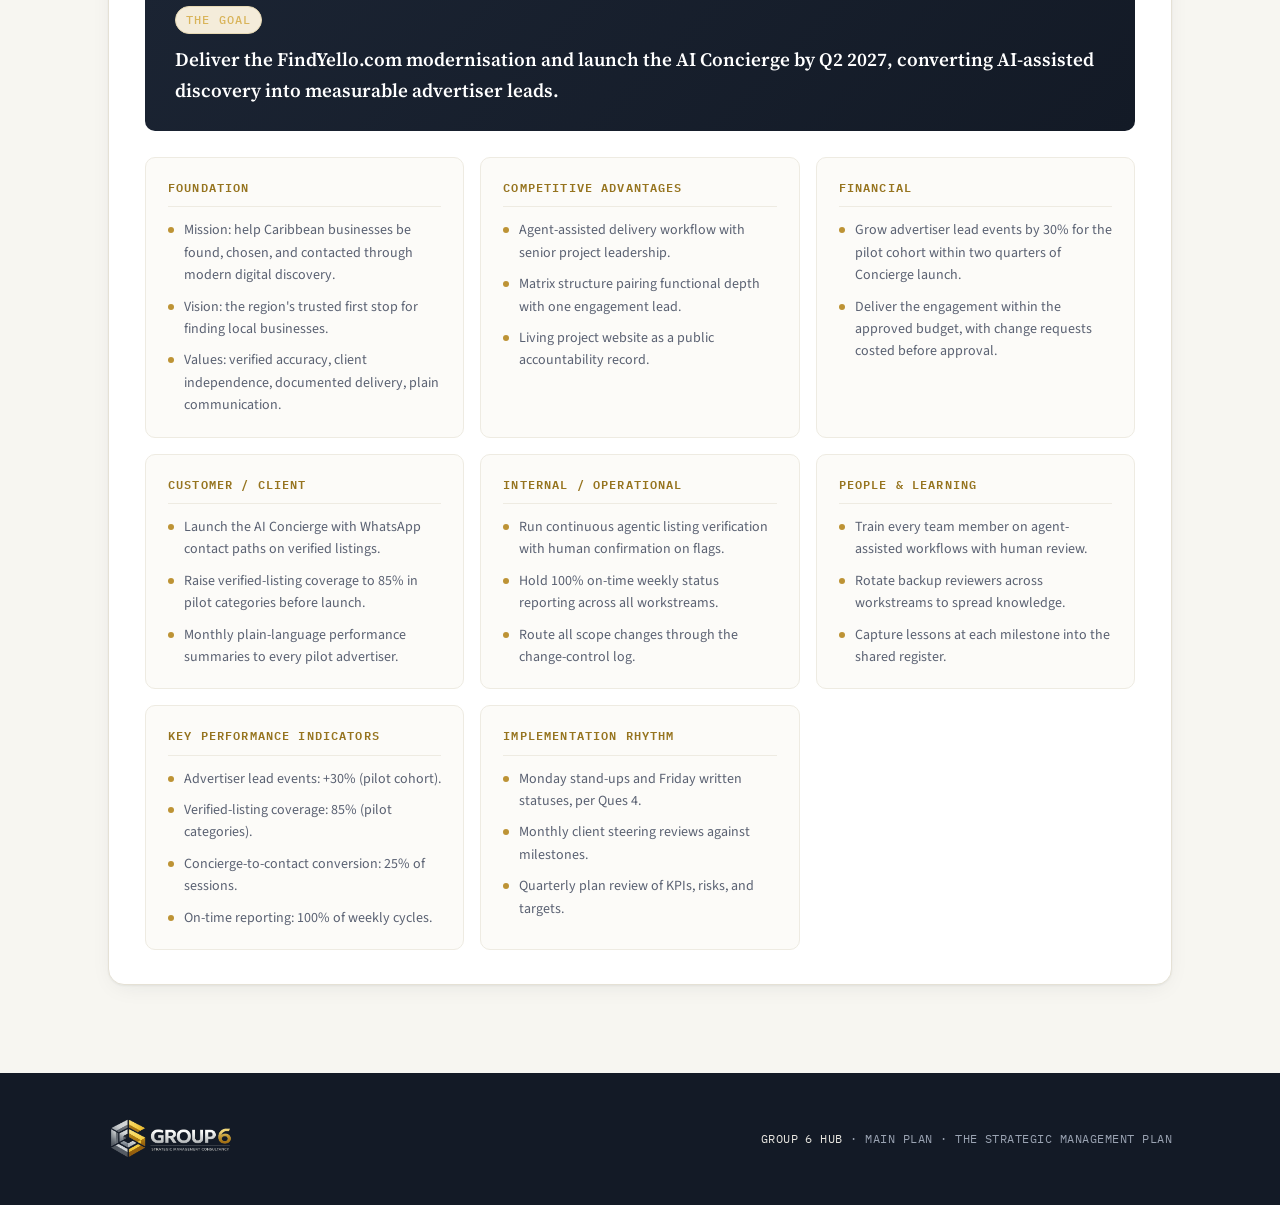
==== commit e0d455ed: "Add the designed one-page strategic plan PDF and link it from Q6 Legal-size (14x8.5in) single-page P" ====
--- a/assignments/main-plan.html
+++ b/assignments/main-plan.html
@@ -215,8 +215,8 @@
     </div>
     <div class="q-frame">The Group by consensus, has chosen a CEO. The CEO must select one member other than him or herself to do a one minute video introducing the team and saying why he or she was chosen as the leader (CEO) of the group. <strong>The members of the Group are required to appear in the video.</strong></div>
     <p class="role-note" style="max-width:820px;color:var(--ink-soft);margin-bottom:8px;">Group 6 selected Velton Gooden Jr. as CEO by consensus, and the CEO selected <strong style="color:var(--ink);">Tywan Hamilton, Chief Marketing Officer</strong>, to deliver the one-minute video. All five members appear in person. The video introduces the team and explains why Velton was chosen to lead the group.</p>
-    <div class="video-frame reveal">
-      <video controls preload="metadata" playsinline>
+    <div class="video-frame reveal" id="ceo-video">
+      <video id="ceo-video-player" controls preload="metadata" playsinline>
         <source src="../assets/media/ceo-video.mp4" type="video/mp4">
         Your browser does not support embedded video. <a href="../assets/media/ceo-video.mp4">Download the CEO video</a> instead.
       </video>
@@ -370,7 +370,8 @@
       <h2>One-page strategic management plan</h2>
     </div>
     <div class="q-frame">Build out a one page Strategic Management Plan to target an objective/goal you have set for your startup and speak specifically to your Ai product/service enhancement.</div>
-    <p style="max-width:820px;color:var(--ink-soft);margin-bottom:6px;">The plan below targets a single goal for the Group 6 Consultancy startup and threads the AI service enhancement, the FindYello AI Concierge and its supporting agents, through every perspective. The designed one-page document is being produced separately; this is its full content.</p>
+    <p style="max-width:820px;color:var(--ink-soft);margin-bottom:14px;">The plan below targets a single goal for the Group 6 Consultancy startup and threads the AI service enhancement, the FindYello AI Concierge and its supporting agents, through every perspective. The designed one-page document is available as a legal-size PDF.</p>
+    <a class="btn btn-gold" href="../assets/docs/Group6-Strategic-Management-Plan.pdf">Download the one-page plan (PDF)</a>
     <div class="plan-board reveal">
       <div class="plan-goal">
         <div class="tag">The Goal</div>
@@ -456,5 +457,44 @@
 </footer>
 
 <script src="../assets/charts.js"></script>
+<script>
+  // Deep link support: main-plan.html#ceo-video scrolls to the video and starts it.
+  // Same-page clicks keep sound (the click is a user gesture); on a fresh page load
+  // browsers block audio autoplay, so fall back to a muted play there.
+  (function () {
+    var frame = document.getElementById('ceo-video');
+    var player = document.getElementById('ceo-video-player');
+    if (!frame || !player) return;
+
+    function playVideo(allowSound) {
+      frame.scrollIntoView({ behavior: 'smooth', block: 'center' });
+      player.muted = !allowSound;
+      var attempt = player.play();
+      if (attempt && typeof attempt.catch === 'function') {
+        attempt.catch(function () {
+          // Autoplay with sound was blocked; retry muted so it still plays.
+          player.muted = true;
+          player.play().catch(function () {});
+        });
+      }
+    }
+
+    // Clicks on any same-page link to the video count as a user gesture: play with sound.
+    document.querySelectorAll('a[href$="#ceo-video"]').forEach(function (link) {
+      link.addEventListener('click', function () {
+        setTimeout(function () { playVideo(true); }, 60);
+      });
+    });
+
+    // Landing directly on the anchor (cross-page or refresh): muted autoplay.
+    if (window.location.hash === '#ceo-video') {
+      window.addEventListener('load', function () { playVideo(false); });
+    }
+    // In-page hash changes (e.g. browser back/forward to the anchor).
+    window.addEventListener('hashchange', function () {
+      if (window.location.hash === '#ceo-video') playVideo(false);
+    });
+  })();
+</script>
 </body>
 </html>
--- a/assets/site.css
+++ b/assets/site.css
@@ -36,7 +36,7 @@
 
 * { margin: 0; padding: 0; box-sizing: border-box; }
 
-html { scroll-behavior: smooth; }
+html { scroll-behavior: smooth; scroll-padding-top: 84px; }
 
 body {
   font-family: var(--font-sans);
